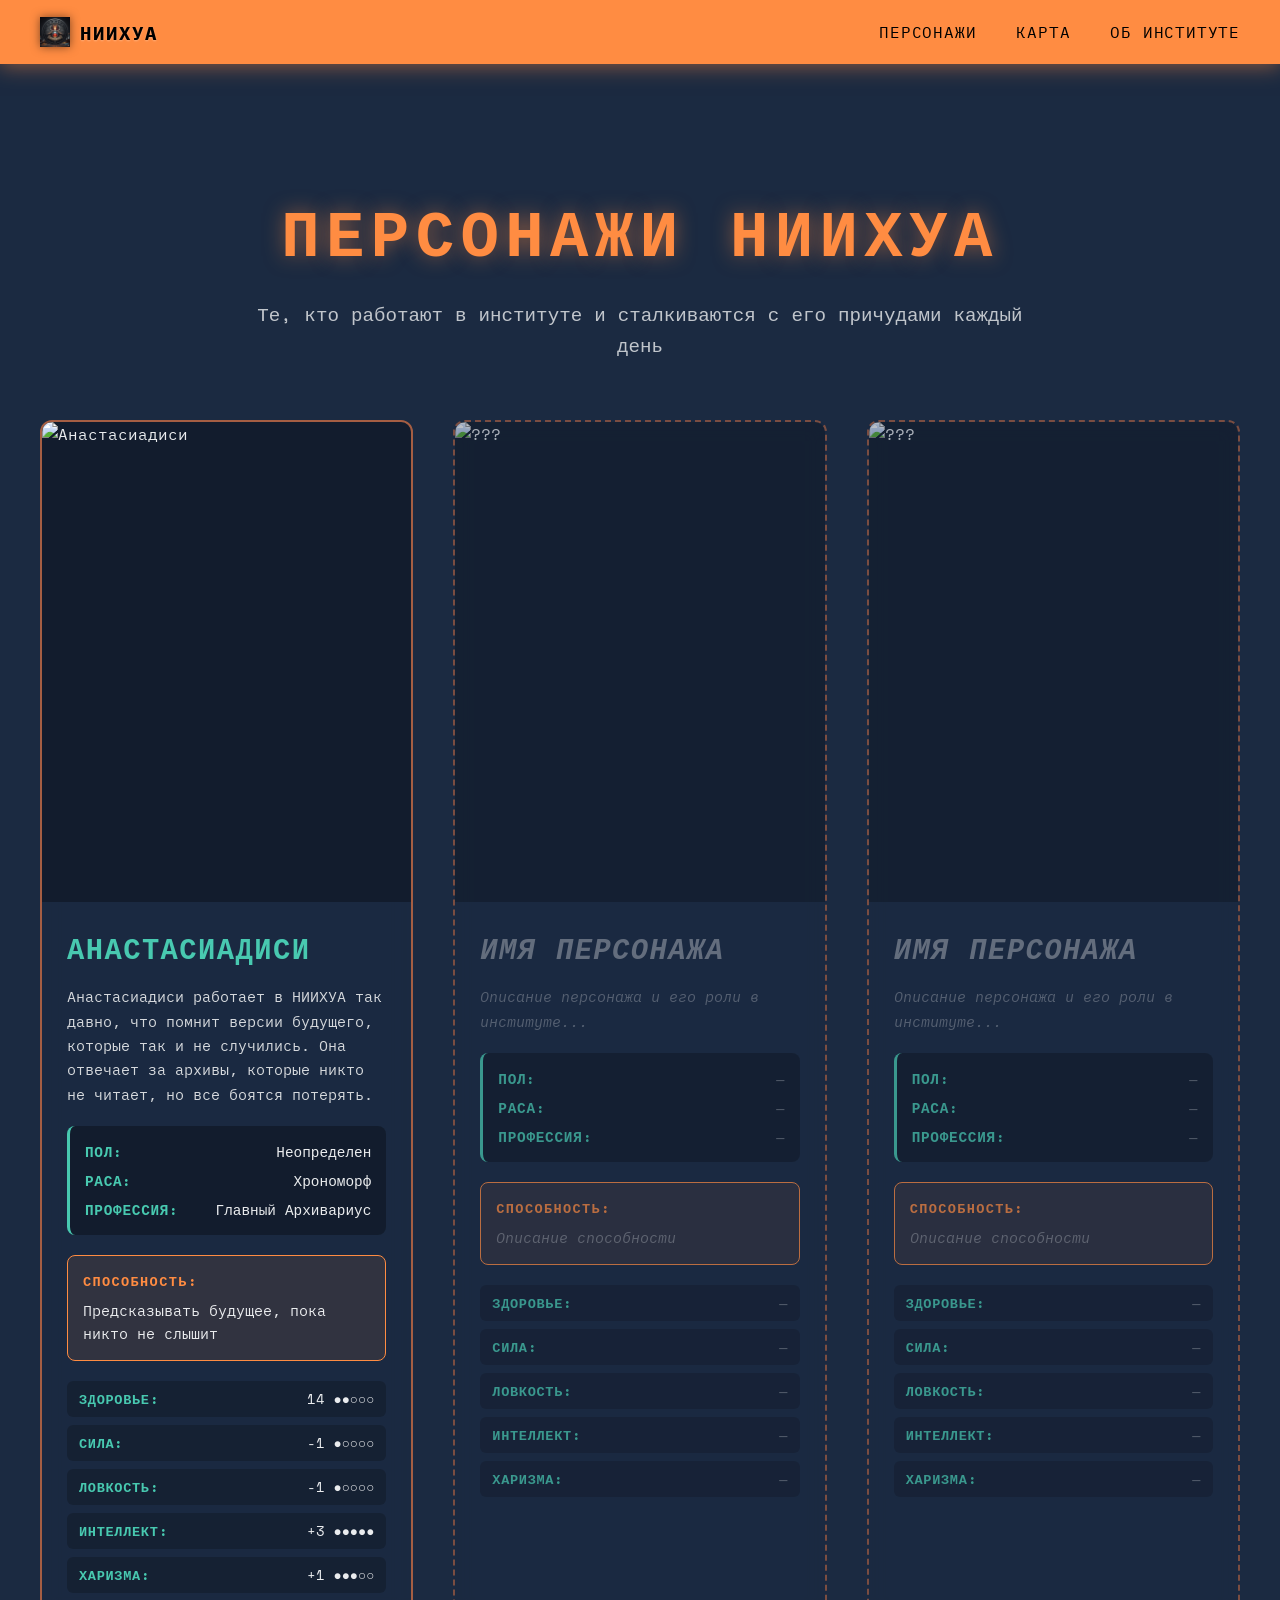
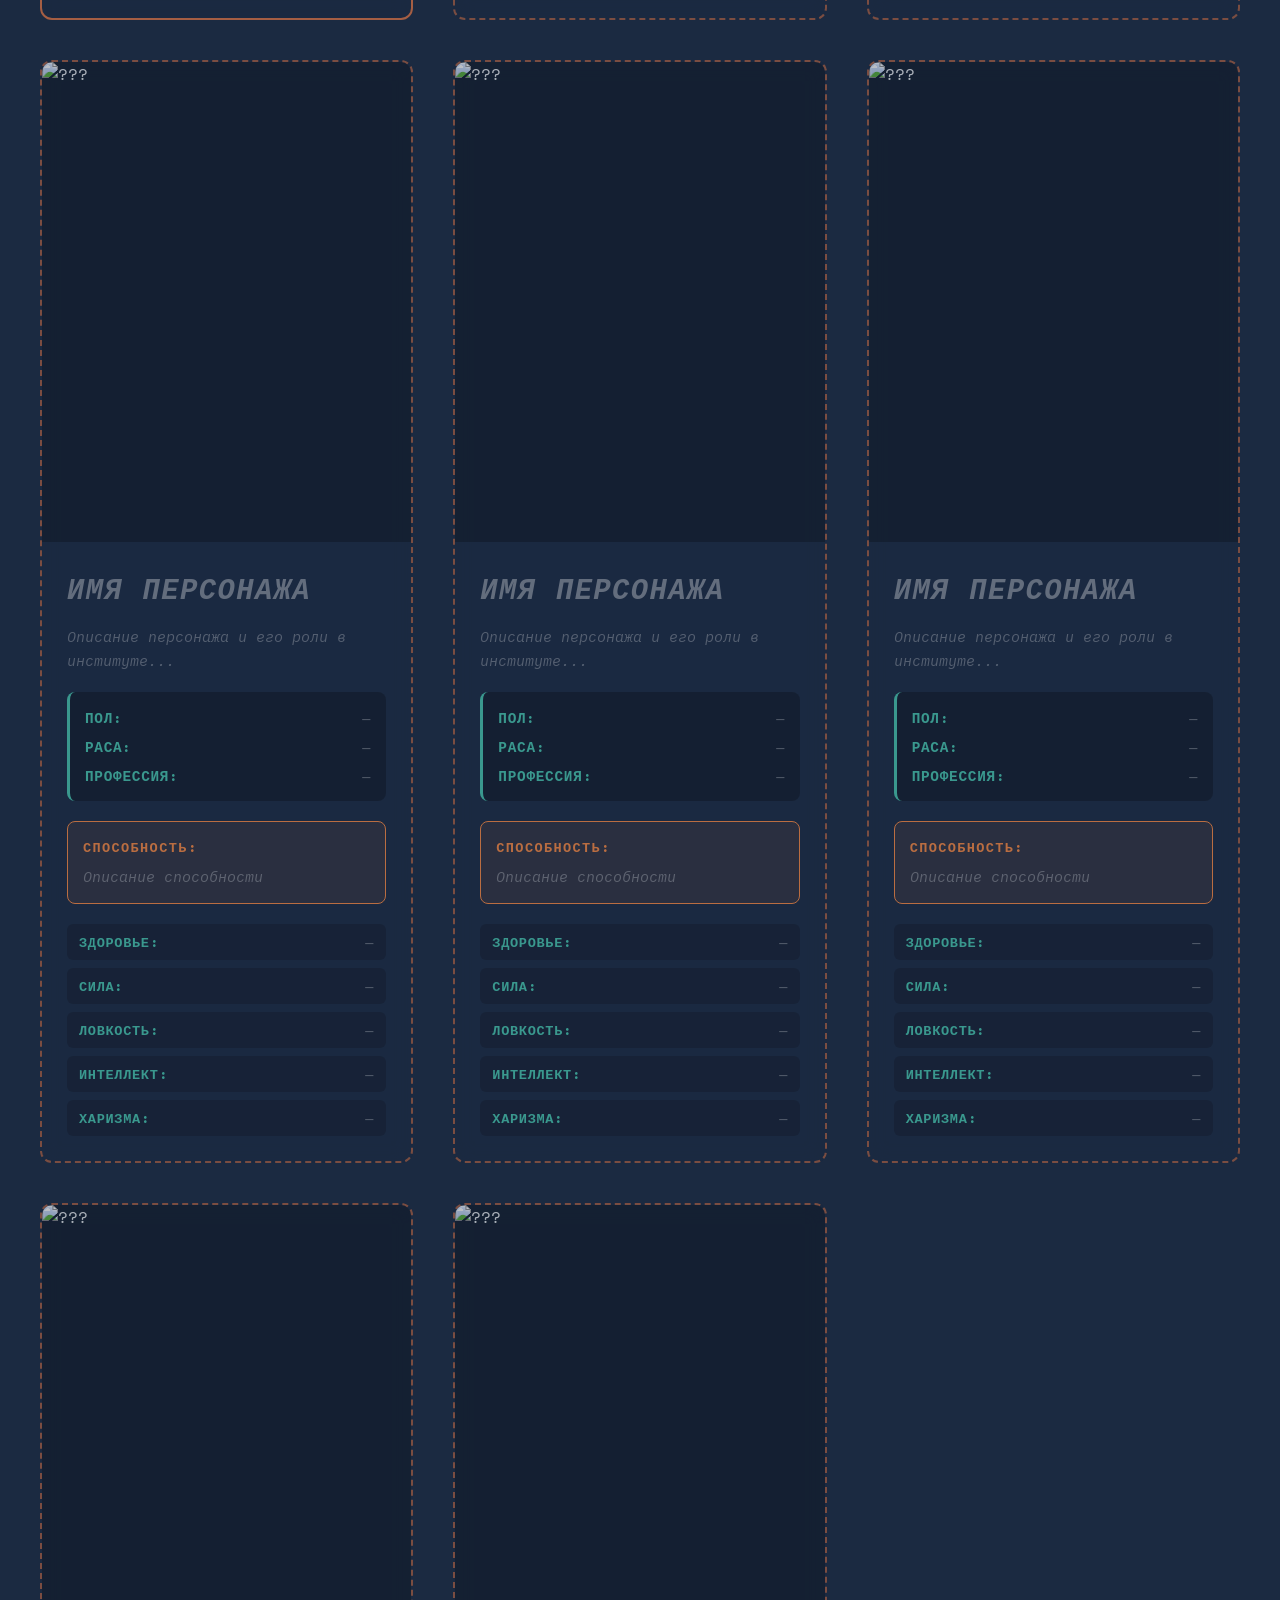
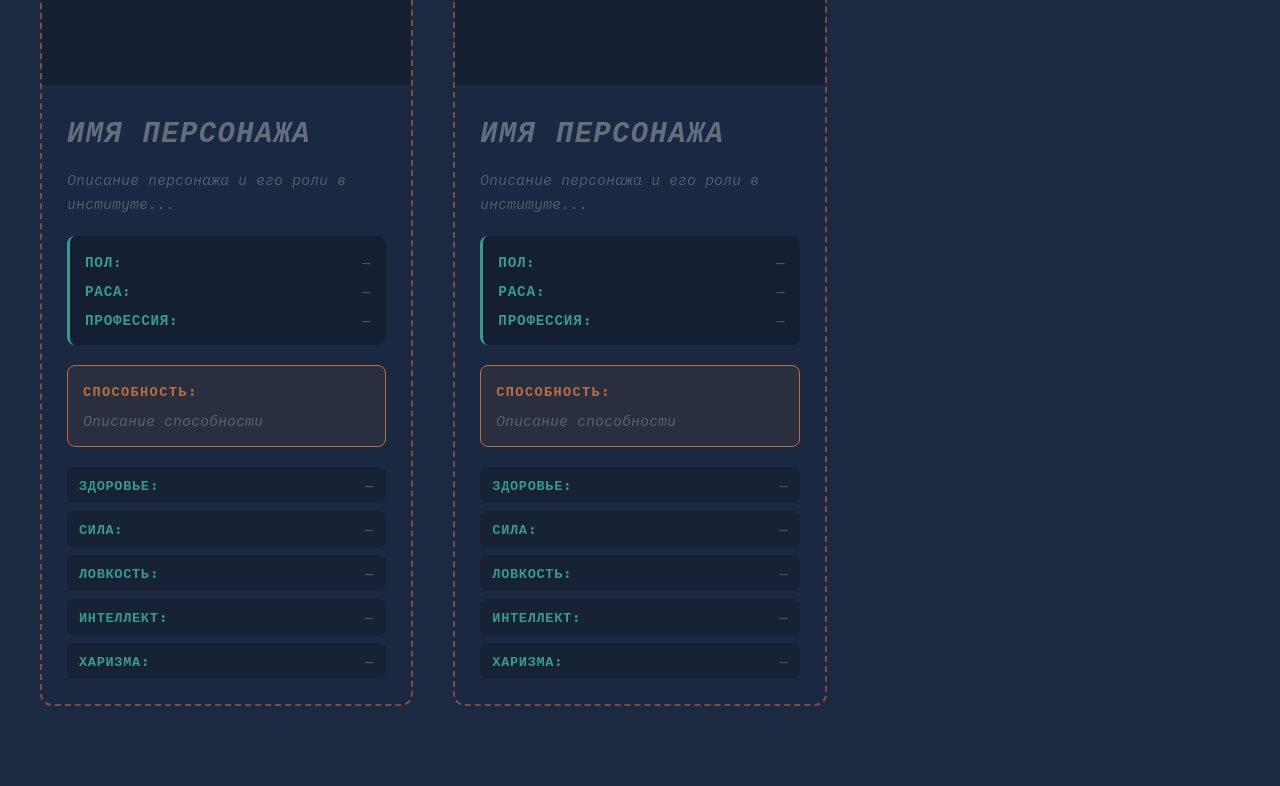
==== characters.html @ 03b87e4f "Add characters page and update race stats with health" ====
<!DOCTYPE html>
<html lang="ru">
<head>
    <meta charset="UTF-8">
    <meta name="viewport" content="width=device-width, initial-scale=1.0">
    <title>Персонажи - НИИХУА</title>
    <link rel="stylesheet" href="style.css">
    <link rel="stylesheet" href="characters.css">
    <link rel="preconnect" href="https://fonts.googleapis.com">
    <link rel="preconnect" href="https://fonts.gstatic.com" crossorigin>
    <link href="https://fonts.googleapis.com/css2?family=Space+Mono:wght@400;700&family=IBM+Plex+Mono:wght@400;700&display=swap" rel="stylesheet">
</head>
<body>
    <!-- Main Menu -->
    <header class="main-menu">
        <div class="menu-container">
            <div class="logo-section">
                <a href="index.html" style="display: flex; align-items: center; gap: 10px; text-decoration: none;">
                    <img src="icon.jpg" alt="НИИХУА" class="logo-icon">
                    <span class="logo-text">НИИХУА</span>
                </a>
            </div>
            <nav class="menu-nav">
                <a href="characters.html" class="menu-link">Персонажи</a>
                <a href="#map" class="menu-link">Карта</a>
                <a href="institute.html" class="menu-link">Об институте</a>
            </nav>
        </div>
    </header>

    <!-- Characters Section -->
    <section class="characters-section">
        <div class="characters-header">
            <h1 class="characters-title">Персонажи НИИХУА</h1>
            <p class="characters-subtitle">Те, кто работают в институте и сталкиваются с его причудами каждый день</p>
        </div>

        <div class="characters-grid">
            <!-- Карточка 1: Анастасиадиси -->
            <div class="character-card">
                <div class="character-image-wrapper">
                    <img src="Characters/anastasiadisi.png" alt="Анастасиадиси" class="character-image">
                </div>
                <div class="character-content">
                    <h2 class="character-name">Анастасиадиси</h2>
                    <p class="character-description">Анастасиадиси работает в НИИХУА так давно, что помнит версии будущего, которые так и не случились. Она отвечает за архивы, которые никто не читает, но все боятся потерять.</p>
                    
                    <div class="character-info">
                        <div class="info-row">
                            <span class="info-label">Пол:</span>
                            <span class="info-value">Неопределен</span>
                        </div>
                        <div class="info-row">
                            <span class="info-label">Раса:</span>
                            <span class="info-value">Хрономорф</span>
                        </div>
                        <div class="info-row">
                            <span class="info-label">Профессия:</span>
                            <span class="info-value">Главный Архивариус</span>
                        </div>
                    </div>

                    <div class="character-ability">
                        <div class="ability-title">Способность:</div>
                        <div class="ability-text">Предсказывать будущее, пока никто не слышит</div>
                    </div>

                    <div class="character-stats">
                        <div class="stat"><span class="stat-label">Здоровье:</span> <span class="stat-value">14 ●●○○○</span></div>
                        <div class="stat"><span class="stat-label">Сила:</span> <span class="stat-value">-1 ●○○○○</span></div>
                        <div class="stat"><span class="stat-label">Ловкость:</span> <span class="stat-value">-1 ●○○○○</span></div>
                        <div class="stat"><span class="stat-label">Интеллект:</span> <span class="stat-value">+3 ●●●●●</span></div>
                        <div class="stat"><span class="stat-label">Харизма:</span> <span class="stat-value">+1 ●●●○○</span></div>
                    </div>
                </div>
            </div>

            <!-- Карточки 2-8: Шаблоны -->
            <div class="character-card character-template">
                <div class="character-image-wrapper">
                    <img src="Characters/question.png" alt="???" class="character-image">
                </div>
                <div class="character-content">
                    <h2 class="character-name placeholder">Имя персонажа</h2>
                    <p class="character-description placeholder">Описание персонажа и его роли в институте...</p>
                    
                    <div class="character-info">
                        <div class="info-row">
                            <span class="info-label">Пол:</span>
                            <span class="info-value placeholder">—</span>
                        </div>
                        <div class="info-row">
                            <span class="info-label">Раса:</span>
                            <span class="info-value placeholder">—</span>
                        </div>
                        <div class="info-row">
                            <span class="info-label">Профессия:</span>
                            <span class="info-value placeholder">—</span>
                        </div>
                    </div>

                    <div class="character-ability">
                        <div class="ability-title">Способность:</div>
                        <div class="ability-text placeholder">Описание способности</div>
                    </div>

                    <div class="character-stats">
                        <div class="stat"><span class="stat-label">Здоровье:</span> <span class="stat-value placeholder">—</span></div>
                        <div class="stat"><span class="stat-label">Сила:</span> <span class="stat-value placeholder">—</span></div>
                        <div class="stat"><span class="stat-label">Ловкость:</span> <span class="stat-value placeholder">—</span></div>
                        <div class="stat"><span class="stat-label">Интеллект:</span> <span class="stat-value placeholder">—</span></div>
                        <div class="stat"><span class="stat-label">Харизма:</span> <span class="stat-value placeholder">—</span></div>
                    </div>
                </div>
            </div>

            <div class="character-card character-template">
                <div class="character-image-wrapper">
                    <img src="Characters/question.png" alt="???" class="character-image">
                </div>
                <div class="character-content">
                    <h2 class="character-name placeholder">Имя персонажа</h2>
                    <p class="character-description placeholder">Описание персонажа и его роли в институте...</p>
                    
                    <div class="character-info">
                        <div class="info-row">
                            <span class="info-label">Пол:</span>
                            <span class="info-value placeholder">—</span>
                        </div>
                        <div class="info-row">
                            <span class="info-label">Раса:</span>
                            <span class="info-value placeholder">—</span>
                        </div>
                        <div class="info-row">
                            <span class="info-label">Профессия:</span>
                            <span class="info-value placeholder">—</span>
                        </div>
                    </div>

                    <div class="character-ability">
                        <div class="ability-title">Способность:</div>
                        <div class="ability-text placeholder">Описание способности</div>
                    </div>

                    <div class="character-stats">
                        <div class="stat"><span class="stat-label">Здоровье:</span> <span class="stat-value placeholder">—</span></div>
                        <div class="stat"><span class="stat-label">Сила:</span> <span class="stat-value placeholder">—</span></div>
                        <div class="stat"><span class="stat-label">Ловкость:</span> <span class="stat-value placeholder">—</span></div>
                        <div class="stat"><span class="stat-label">Интеллект:</span> <span class="stat-value placeholder">—</span></div>
                        <div class="stat"><span class="stat-label">Харизма:</span> <span class="stat-value placeholder">—</span></div>
                    </div>
                </div>
            </div>

            <div class="character-card character-template">
                <div class="character-image-wrapper">
                    <img src="Characters/question.png" alt="???" class="character-image">
                </div>
                <div class="character-content">
                    <h2 class="character-name placeholder">Имя персонажа</h2>
                    <p class="character-description placeholder">Описание персонажа и его роли в институте...</p>
                    
                    <div class="character-info">
                        <div class="info-row">
                            <span class="info-label">Пол:</span>
                            <span class="info-value placeholder">—</span>
                        </div>
                        <div class="info-row">
                            <span class="info-label">Раса:</span>
                            <span class="info-value placeholder">—</span>
                        </div>
                        <div class="info-row">
                            <span class="info-label">Профессия:</span>
                            <span class="info-value placeholder">—</span>
                        </div>
                    </div>

                    <div class="character-ability">
                        <div class="ability-title">Способность:</div>
                        <div class="ability-text placeholder">Описание способности</div>
                    </div>

                    <div class="character-stats">
                        <div class="stat"><span class="stat-label">Здоровье:</span> <span class="stat-value placeholder">—</span></div>
                        <div class="stat"><span class="stat-label">Сила:</span> <span class="stat-value placeholder">—</span></div>
                        <div class="stat"><span class="stat-label">Ловкость:</span> <span class="stat-value placeholder">—</span></div>
                        <div class="stat"><span class="stat-label">Интеллект:</span> <span class="stat-value placeholder">—</span></div>
                        <div class="stat"><span class="stat-label">Харизма:</span> <span class="stat-value placeholder">—</span></div>
                    </div>
                </div>
            </div>

            <div class="character-card character-template">
                <div class="character-image-wrapper">
                    <img src="Characters/question.png" alt="???" class="character-image">
                </div>
                <div class="character-content">
                    <h2 class="character-name placeholder">Имя персонажа</h2>
                    <p class="character-description placeholder">Описание персонажа и его роли в институте...</p>
                    
                    <div class="character-info">
                        <div class="info-row">
                            <span class="info-label">Пол:</span>
                            <span class="info-value placeholder">—</span>
                        </div>
                        <div class="info-row">
                            <span class="info-label">Раса:</span>
                            <span class="info-value placeholder">—</span>
                        </div>
                        <div class="info-row">
                            <span class="info-label">Профессия:</span>
                            <span class="info-value placeholder">—</span>
                        </div>
                    </div>

                    <div class="character-ability">
                        <div class="ability-title">Способность:</div>
                        <div class="ability-text placeholder">Описание способности</div>
                    </div>

                    <div class="character-stats">
                        <div class="stat"><span class="stat-label">Здоровье:</span> <span class="stat-value placeholder">—</span></div>
                        <div class="stat"><span class="stat-label">Сила:</span> <span class="stat-value placeholder">—</span></div>
                        <div class="stat"><span class="stat-label">Ловкость:</span> <span class="stat-value placeholder">—</span></div>
                        <div class="stat"><span class="stat-label">Интеллект:</span> <span class="stat-value placeholder">—</span></div>
                        <div class="stat"><span class="stat-label">Харизма:</span> <span class="stat-value placeholder">—</span></div>
                    </div>
                </div>
            </div>

            <div class="character-card character-template">
                <div class="character-image-wrapper">
                    <img src="Characters/question.png" alt="???" class="character-image">
                </div>
                <div class="character-content">
                    <h2 class="character-name placeholder">Имя персонажа</h2>
                    <p class="character-description placeholder">Описание персонажа и его роли в институте...</p>
                    
                    <div class="character-info">
                        <div class="info-row">
                            <span class="info-label">Пол:</span>
                            <span class="info-value placeholder">—</span>
                        </div>
                        <div class="info-row">
                            <span class="info-label">Раса:</span>
                            <span class="info-value placeholder">—</span>
                        </div>
                        <div class="info-row">
                            <span class="info-label">Профессия:</span>
                            <span class="info-value placeholder">—</span>
                        </div>
                    </div>

                    <div class="character-ability">
                        <div class="ability-title">Способность:</div>
                        <div class="ability-text placeholder">Описание способности</div>
                    </div>

                    <div class="character-stats">
                        <div class="stat"><span class="stat-label">Здоровье:</span> <span class="stat-value placeholder">—</span></div>
                        <div class="stat"><span class="stat-label">Сила:</span> <span class="stat-value placeholder">—</span></div>
                        <div class="stat"><span class="stat-label">Ловкость:</span> <span class="stat-value placeholder">—</span></div>
                        <div class="stat"><span class="stat-label">Интеллект:</span> <span class="stat-value placeholder">—</span></div>
                        <div class="stat"><span class="stat-label">Харизма:</span> <span class="stat-value placeholder">—</span></div>
                    </div>
                </div>
            </div>

            <div class="character-card character-template">
                <div class="character-image-wrapper">
                    <img src="Characters/question.png" alt="???" class="character-image">
                </div>
                <div class="character-content">
                    <h2 class="character-name placeholder">Имя персонажа</h2>
                    <p class="character-description placeholder">Описание персонажа и его роли в институте...</p>
                    
                    <div class="character-info">
                        <div class="info-row">
                            <span class="info-label">Пол:</span>
                            <span class="info-value placeholder">—</span>
                        </div>
                        <div class="info-row">
                            <span class="info-label">Раса:</span>
                            <span class="info-value placeholder">—</span>
                        </div>
                        <div class="info-row">
                            <span class="info-label">Профессия:</span>
                            <span class="info-value placeholder">—</span>
                        </div>
                    </div>

                    <div class="character-ability">
                        <div class="ability-title">Способность:</div>
                        <div class="ability-text placeholder">Описание способности</div>
                    </div>

                    <div class="character-stats">
                        <div class="stat"><span class="stat-label">Здоровье:</span> <span class="stat-value placeholder">—</span></div>
                        <div class="stat"><span class="stat-label">Сила:</span> <span class="stat-value placeholder">—</span></div>
                        <div class="stat"><span class="stat-label">Ловкость:</span> <span class="stat-value placeholder">—</span></div>
                        <div class="stat"><span class="stat-label">Интеллект:</span> <span class="stat-value placeholder">—</span></div>
                        <div class="stat"><span class="stat-label">Харизма:</span> <span class="stat-value placeholder">—</span></div>
                    </div>
                </div>
            </div>

            <div class="character-card character-template">
                <div class="character-image-wrapper">
                    <img src="Characters/question.png" alt="???" class="character-image">
                </div>
                <div class="character-content">
                    <h2 class="character-name placeholder">Имя персонажа</h2>
                    <p class="character-description placeholder">Описание персонажа и его роли в институте...</p>
                    
                    <div class="character-info">
                        <div class="info-row">
                            <span class="info-label">Пол:</span>
                            <span class="info-value placeholder">—</span>
                        </div>
                        <div class="info-row">
                            <span class="info-label">Раса:</span>
                            <span class="info-value placeholder">—</span>
                        </div>
                        <div class="info-row">
                            <span class="info-label">Профессия:</span>
                            <span class="info-value placeholder">—</span>
                        </div>
                    </div>

                    <div class="character-ability">
                        <div class="ability-title">Способность:</div>
                        <div class="ability-text placeholder">Описание способности</div>
                    </div>

                    <div class="character-stats">
                        <div class="stat"><span class="stat-label">Здоровье:</span> <span class="stat-value placeholder">—</span></div>
                        <div class="stat"><span class="stat-label">Сила:</span> <span class="stat-value placeholder">—</span></div>
                        <div class="stat"><span class="stat-label">Ловкость:</span> <span class="stat-value placeholder">—</span></div>
                        <div class="stat"><span class="stat-label">Интеллект:</span> <span class="stat-value placeholder">—</span></div>
                        <div class="stat"><span class="stat-label">Харизма:</span> <span class="stat-value placeholder">—</span></div>
                    </div>
                </div>
            </div>
        </div>
    </section>
</body>
</html>
---- style.css ----
* {
    margin: 0;
    padding: 0;
    box-sizing: border-box;
}

/* Цветовая палитра НИИХУА */
:root {
    --neon-orange: #FF8C42;      /* Неон «НИИХУА» */
    --deep-midnight: #1B2A41;    /* Ночное небо */
    --dark-granite: #323232;      /* Стены здания */
    --aurora-teal: #48C9B0;       /* Северное сияние */
    --cold-white: #EAECEE;        /* Снег и памятник */
    --aged-copper: #A55E43;       /* Медные трубы */
}

body {
    font-family: 'Space Mono', 'IBM Plex Mono', 'Courier New', monospace;
    background-color: var(--deep-midnight);
    color: var(--cold-white);
    overflow-x: hidden;
}

/* Меню */
.main-menu {
    background-color: var(--neon-orange);
    box-shadow: 0 2px 20px rgba(255, 140, 66, 0.5);
    position: sticky;
    top: 0;
    z-index: 1000;
}

.menu-container {
    max-width: 1400px;
    margin: 0 auto;
    padding: 15px 40px;
    display: flex;
    justify-content: space-between;
    align-items: center;
}

.logo-section {
    display: flex;
    align-items: center;
    gap: 10px;
}

.logo-icon {
    width: 30px;
    height: 30px;
    object-fit: contain;
    filter: drop-shadow(0 0 5px rgba(0, 0, 0, 0.5));
}

.logo-text {
    font-family: 'Space Mono', 'IBM Plex Mono', 'Courier New', monospace;
    font-size: 1.2rem;
    font-weight: 700;
    letter-spacing: 0.1em;
    color: #000000;
    text-shadow: 0 1px 2px rgba(255, 255, 255, 0.3);
}

.menu-nav {
    display: flex;
    gap: 40px;
    align-items: center;
}

.menu-link {
    font-family: 'Space Mono', 'IBM Plex Mono', 'Courier New', monospace;
    font-size: 1rem;
    font-weight: 400;
    color: #000000;
    text-decoration: none;
    letter-spacing: 0.05em;
    text-transform: uppercase;
    transition: all 0.3s ease;
    position: relative;
    padding: 5px 0;
}

.menu-link::after {
    content: '';
    position: absolute;
    bottom: 0;
    left: 0;
    width: 0;
    height: 2px;
    background-color: #000000;
    transition: width 0.3s ease;
}

.menu-link:hover {
    text-shadow: 0 0 10px rgba(0, 0, 0, 0.3);
}

.menu-link:hover::after {
    width: 100%;
}

.screen {
    min-height: 100vh;
    display: flex;
    align-items: center;
    justify-content: center;
    padding: 60px 40px;
    background-color: var(--deep-midnight);
    position: relative;
}

.dossier-container {
    max-width: 1400px;
    width: 100%;
    display: grid;
    grid-template-columns: 1fr 1.2fr;
    gap: 60px;
    align-items: center;
}

/* Фотография слева */
.photo-container {
    display: flex;
    justify-content: center;
    align-items: center;
}

.photo-wrapper {
    position: relative;
    padding: 20px;
    background-color: var(--dark-granite);
    border: 2px solid var(--aged-copper);
    box-shadow: 
        0 8px 16px rgba(0, 0, 0, 0.5),
        inset 0 0 0 1px rgba(255, 255, 255, 0.05);
    transform: rotate(-1deg);
    transition: transform 0.3s ease;
}

.photo-wrapper::before {
    content: '';
    position: absolute;
    top: 10px;
    left: 10px;
    right: 10px;
    bottom: 10px;
    border: 1px solid rgba(255, 255, 255, 0.1);
    pointer-events: none;
}

.building-photo {
    width: 100%;
    height: auto;
    display: block;
    max-width: 500px;
    transition: transform 0.3s ease;
    filter: grayscale(20%) contrast(1.1);
}

.photo-wrapper:hover {
    transform: rotate(0deg) scale(1.02);
}

.photo-wrapper:hover .building-photo {
    transform: scale(1.05);
}

/* Текст справа */
.text-container {
    display: flex;
    flex-direction: column;
    gap: 30px;
    padding-left: 20px;
}

.title-wrapper {
    position: relative;
    margin-bottom: 30px;
}

.title-back {
    font-family: 'Space Mono', 'IBM Plex Mono', 'Courier New', monospace;
    font-size: clamp(4rem, 12vw, 8rem);
    font-weight: 900;
    letter-spacing: 0.1em;
    text-transform: uppercase;
    color: var(--aurora-teal);
    opacity: 0.3;
    position: absolute;
    top: -70px;
    left: 0;
    z-index: 1;
    line-height: 0.9;
    white-space: nowrap;
    -webkit-text-stroke: 2px var(--aurora-teal);
    text-stroke: 2px var(--aurora-teal);
    paint-order: stroke fill;
    -webkit-font-smoothing: antialiased;
    filter: blur(0.5px);
}

.title {
    font-family: 'Space Mono', 'IBM Plex Mono', 'Courier New', monospace;
    font-size: clamp(1.5rem, 4vw, 2.5rem);
    font-weight: 700;
    line-height: 1.4;
    letter-spacing: 0.05em;
    text-transform: uppercase;
    color: var(--cold-white);
    text-shadow: 0 0 10px rgba(234, 236, 238, 0.3);
    position: relative;
    z-index: 2;
    margin-top: 0;
    padding-top: 10px;
}

.subtitle {
    font-family: 'Space Mono', 'IBM Plex Mono', 'Courier New', monospace;
    font-size: clamp(1rem, 2.5vw, 1.5rem);
    font-weight: 400;
    line-height: 1.6;
    letter-spacing: 0.03em;
    color: var(--cold-white);
    opacity: 0.9;
    font-style: italic;
}

.subtitle del {
    text-decoration: line-through;
    text-decoration-color: #999999;
    opacity: 0.7;
}

/* Стрелочка вниз */
.scroll-indicator {
    position: absolute;
    bottom: 40px;
    left: 50%;
    transform: translateX(-50%);
    z-index: 10;
    cursor: pointer;
    transition: transform 0.3s ease;
}

.scroll-indicator:hover {
    transform: translateX(-50%) translateY(5px);
}

.arrow-down {
    width: 30px;
    height: 30px;
    border-right: 3px solid var(--neon-orange);
    border-bottom: 3px solid var(--neon-orange);
    transform: rotate(45deg);
    animation: bounce 2s infinite;
    box-shadow: 0 0 10px rgba(255, 140, 66, 0.5);
}

@keyframes bounce {
    0%, 20%, 50%, 80%, 100% {
        transform: translateY(0) rotate(45deg);
    }
    40% {
        transform: translateY(-10px) rotate(45deg);
    }
    60% {
        transform: translateY(-5px) rotate(45deg);
    }
}

/* Второй экран */
.screen-2 {
    background-color: #0d0d0d;
    min-height: 100vh;
    display: flex;
    align-items: center;
    justify-content: center;
    padding: 60px 40px;
}

.screen-2-content {
    max-width: 900px;
    text-align: center;
    display: flex;
    flex-direction: column;
    gap: 30px;
}

.screen-2-title {
    font-family: 'Space Mono', 'IBM Plex Mono', 'Courier New', monospace;
    font-size: clamp(2.5rem, 6vw, 4rem);
    font-weight: 700;
    letter-spacing: 0.05em;
    text-transform: uppercase;
    color: var(--neon-orange);
    text-shadow: 0 0 20px rgba(255, 140, 66, 0.6);
}

.screen-2-text {
    font-family: 'Space Mono', 'IBM Plex Mono', 'Courier New', monospace;
    font-size: clamp(1.2rem, 3vw, 1.8rem);
    font-weight: 400;
    line-height: 1.8;
    letter-spacing: 0.02em;
    color: var(--cold-white);
    opacity: 0;
}

.screen-2-text.typewriter {
    opacity: 1;
}

.screen-2-text strong {
    font-weight: 700;
    color: var(--neon-orange);
}

.screen-2-text::after {
    content: '|';
    animation: blink 1s infinite;
    margin-left: 2px;
}

.screen-2-text.complete::after {
    display: none;
}

@keyframes blink {
    0%, 50% { opacity: 1; }
    51%, 100% { opacity: 0; }
}

/* Новогодняя гирлянда */
.garland {
    position: absolute;
    top: 0;
    left: 0;
    right: 0;
    width: 100%;
    height: 60px;
    overflow: hidden;
}

.garland-wire {
    position: absolute;
    top: 25px;
    left: -5%;
    width: 110%;
    height: 4px;
    background: linear-gradient(90deg, 
        transparent 0%, 
        var(--dark-granite) 5%, 
        var(--dark-granite) 95%, 
        transparent 100%);
    border-radius: 2px;
    transform: rotate(1deg);
}

.lights {
    position: absolute;
    top: 20px;
    left: 0;
    width: 100%;
    display: flex;
    justify-content: space-around;
    padding: 0 20px;
}

.light {
    width: 12px;
    height: 18px;
    border-radius: 50% 50% 50% 50% / 60% 60% 40% 40%;
    position: relative;
    transform: translateY(8px);
    box-shadow: 0 0 10px currentColor, 0 0 20px currentColor;
}

.light::before {
    content: '';
    position: absolute;
    top: -6px;
    left: 50%;
    transform: translateX(-50%);
    width: 6px;
    height: 8px;
    background: var(--dark-granite);
    border-radius: 2px 2px 0 0;
}

.light-1 {
    background: #ff4444;
    color: #ff4444;
    animation: glow1 1.5s ease-in-out infinite;
}

.light-2 {
    background: #44ff44;
    color: #44ff44;
    animation: glow2 1.5s ease-in-out infinite 0.3s;
}

.light-3 {
    background: #4444ff;
    color: #4444ff;
    animation: glow3 1.5s ease-in-out infinite 0.6s;
}

.light-4 {
    background: var(--neon-orange);
    color: var(--neon-orange);
    animation: glow4 1.5s ease-in-out infinite 0.9s;
}

.light-5 {
    background: var(--aurora-teal);
    color: var(--aurora-teal);
    animation: glow5 1.5s ease-in-out infinite 1.2s;
}

@keyframes glow1 {
    0%, 100% { opacity: 0.4; box-shadow: 0 0 5px currentColor; }
    50% { opacity: 1; box-shadow: 0 0 15px currentColor, 0 0 30px currentColor; }
}

@keyframes glow2 {
    0%, 100% { opacity: 0.4; box-shadow: 0 0 5px currentColor; }
    50% { opacity: 1; box-shadow: 0 0 15px currentColor, 0 0 30px currentColor; }
}

@keyframes glow3 {
    0%, 100% { opacity: 0.4; box-shadow: 0 0 5px currentColor; }
    50% { opacity: 1; box-shadow: 0 0 15px currentColor, 0 0 30px currentColor; }
}

@keyframes glow4 {
    0%, 100% { opacity: 0.4; box-shadow: 0 0 5px currentColor; }
    50% { opacity: 1; box-shadow: 0 0 15px currentColor, 0 0 30px currentColor; }
}

@keyframes glow5 {
    0%, 100% { opacity: 0.4; box-shadow: 0 0 5px currentColor; }
    50% { opacity: 1; box-shadow: 0 0 15px currentColor, 0 0 30px currentColor; }
}

/* Адаптивность для планшетов */
@media (max-width: 1024px) {
    .menu-container {
        padding: 15px 30px;
    }
    
    .menu-nav {
        gap: 30px;
    }
    
    .dossier-container {
        grid-template-columns: 1fr;
        gap: 40px;
        max-width: 800px;
    }
    
    .photo-container {
        order: 1;
    }
    
    .text-container {
        order: 2;
        padding-left: 0;
        text-align: center;
    }
    
    .building-photo {
        max-width: 100%;
    }
}

/* Адаптивность для мобильных */
@media (max-width: 768px) {
    .menu-container {
        padding: 12px 20px;
        flex-wrap: wrap;
        gap: 15px;
    }
    
    .logo-text {
        font-size: 1rem;
    }
    
    .logo-icon {
        width: 25px;
        height: 25px;
    }
    
    .menu-nav {
        gap: 20px;
        width: 100%;
        justify-content: flex-start;
    }
    
    .menu-link {
        font-size: 0.9rem;
    }
    
    .screen {
        padding: 40px 20px;
    }
    
    .dossier-container {
        gap: 30px;
    }
    
    .photo-wrapper {
        padding: 15px;
    }
    
    .text-container {
        gap: 20px;
    }
    
    .title-wrapper {
        margin-bottom: 20px;
    }
    
    .title-back {
        font-size: clamp(3rem, 10vw, 6rem);
        top: -50px;
        -webkit-text-stroke: 1.5px var(--aurora-teal);
        text-stroke: 1.5px var(--aurora-teal);
    }
    
    .title {
        line-height: 1.3;
        padding-top: 8px;
    }
    
    .scroll-indicator {
        bottom: 30px;
    }
    
    .arrow-down {
        width: 25px;
        height: 25px;
    }
    
    .screen-2 {
        padding: 40px 20px;
    }
    
    .screen-2-content {
        gap: 25px;
    }
    
    .garland {
        height: 50px;
    }
    
    .garland-wire {
        top: 20px;
    }
    
    .lights {
        top: 15px;
    }
    
    .light {
        width: 10px;
        height: 15px;
    }
}

@media (max-width: 480px) {
    .menu-container {
        padding: 10px 15px;
    }
    
    .logo-text {
        font-size: 0.9rem;
    }
    
    .menu-nav {
        gap: 15px;
    }
    
    .menu-link {
        font-size: 0.85rem;
    }
    
    .screen {
        padding: 30px 15px;
    }
    
    .photo-wrapper {
        padding: 10px;
    }
    
    .scroll-indicator {
        bottom: 20px;
    }
    
    .arrow-down {
        width: 20px;
        height: 20px;
        border-width: 2px;
    }
    
    .screen-2 {
        padding: 30px 15px;
    }
    
    .screen-2-content {
        gap: 20px;
    }
    
    .garland {
        height: 40px;
    }
    
    .garland-wire {
        top: 15px;
        height: 3px;
    }
    
    .lights {
        top: 10px;
        padding: 0 10px;
    }
    
    .light {
        width: 8px;
        height: 12px;
    }
    
    .light::before {
        width: 4px;
        height: 6px;
        top: -5px;
    }
}
---- characters.css ----
/* Characters Page Styles */

.characters-section {
    min-height: 100vh;
    padding: 120px 40px 80px;
    background-color: var(--deep-midnight);
}

.characters-header {
    max-width: 1400px;
    margin: 0 auto 60px;
    text-align: center;
}

.characters-title {
    font-family: 'Space Mono', monospace;
    font-size: clamp(2.5rem, 5vw, 4rem);
    font-weight: 700;
    color: var(--neon-orange);
    text-transform: uppercase;
    letter-spacing: 0.1em;
    margin-bottom: 20px;
    text-shadow: 0 0 20px rgba(255, 140, 66, 0.5);
}

.characters-subtitle {
    font-family: 'Space Mono', monospace;
    font-size: clamp(1rem, 2vw, 1.2rem);
    color: var(--cold-white);
    opacity: 0.8;
    max-width: 800px;
    margin: 0 auto;
    line-height: 1.6;
}

.characters-grid {
    max-width: 1400px;
    margin: 0 auto;
    display: grid;
    grid-template-columns: repeat(auto-fit, minmax(320px, 1fr));
    gap: 40px;
}

.character-card {
    background-color: rgba(27, 42, 65, 0.6);
    border: 2px solid var(--aged-copper);
    border-radius: 12px;
    overflow: hidden;
    transition: transform 0.3s ease, box-shadow 0.3s ease, border-color 0.3s ease;
    backdrop-filter: blur(10px);
}

.character-card:hover {
    transform: translateY(-5px);
    box-shadow: 0 10px 30px rgba(255, 140, 66, 0.3);
    border-color: var(--neon-orange);
}

.character-template {
    opacity: 0.7;
    border-style: dashed;
}

.character-template:hover {
    opacity: 0.85;
}

.character-image-wrapper {
    width: 100%;
    height: 480px;
    overflow: hidden;
    background-color: rgba(0, 0, 0, 0.3);
    position: relative;
}

.character-image {
    width: 100%;
    height: 100%;
    object-fit: cover;
    transition: transform 0.3s ease;
}

.character-card:hover .character-image {
    transform: scale(1.05);
}

.character-content {
    padding: 25px;
}

.character-name {
    font-family: 'Space Mono', monospace;
    font-size: 1.8rem;
    font-weight: 700;
    color: var(--aurora-teal);
    margin-bottom: 15px;
    text-transform: uppercase;
    letter-spacing: 0.05em;
}

.character-name.placeholder {
    color: var(--cold-white);
    opacity: 0.5;
    font-style: italic;
}

.character-description {
    font-family: 'IBM Plex Mono', monospace;
    font-size: 0.95rem;
    line-height: 1.6;
    color: var(--cold-white);
    margin-bottom: 20px;
    opacity: 0.9;
}

.character-description.placeholder {
    opacity: 0.4;
    font-style: italic;
}

.character-info {
    margin-bottom: 20px;
    padding: 15px;
    background-color: rgba(0, 0, 0, 0.3);
    border-radius: 8px;
    border-left: 3px solid var(--aurora-teal);
}

.info-row {
    display: flex;
    justify-content: space-between;
    margin-bottom: 8px;
    font-family: 'Space Mono', monospace;
    font-size: 0.9rem;
}

.info-row:last-child {
    margin-bottom: 0;
}

.info-label {
    color: var(--aurora-teal);
    font-weight: 700;
    text-transform: uppercase;
    letter-spacing: 0.05em;
}

.info-value {
    color: var(--cold-white);
    text-align: right;
}

.info-value.placeholder {
    opacity: 0.4;
    font-style: italic;
}

.character-ability {
    margin-bottom: 20px;
    padding: 15px;
    background-color: rgba(255, 140, 66, 0.1);
    border-radius: 8px;
    border: 1px solid var(--neon-orange);
}

.ability-title {
    font-family: 'Space Mono', monospace;
    font-size: 0.85rem;
    font-weight: 700;
    color: var(--neon-orange);
    text-transform: uppercase;
    letter-spacing: 0.1em;
    margin-bottom: 8px;
}

.ability-text {
    font-family: 'IBM Plex Mono', monospace;
    font-size: 0.95rem;
    color: var(--cold-white);
    line-height: 1.5;
}

.ability-text.placeholder {
    opacity: 0.4;
    font-style: italic;
}

.character-stats {
    display: flex;
    flex-direction: column;
    gap: 8px;
}

.character-stats .stat {
    display: flex;
    justify-content: space-between;
    align-items: center;
    font-family: 'Space Mono', monospace;
    font-size: 0.85rem;
    padding: 8px 12px;
    background-color: rgba(0, 0, 0, 0.2);
    border-radius: 6px;
    transition: background-color 0.2s ease;
}

.character-stats .stat:hover {
    background-color: rgba(0, 0, 0, 0.35);
}

.character-stats .stat-label {
    color: var(--aurora-teal);
    font-weight: 700;
    text-transform: uppercase;
    letter-spacing: 0.05em;
}

.character-stats .stat-value {
    color: var(--cold-white);
    font-weight: 400;
}

.character-stats .stat-value.placeholder {
    opacity: 0.4;
    font-style: italic;
}

/* Responsive Design */
@media (max-width: 768px) {
    .characters-section {
        padding: 100px 20px 60px;
    }

    .characters-header {
        margin-bottom: 40px;
    }

    .characters-grid {
        grid-template-columns: 1fr;
        gap: 30px;
    }

    .character-image-wrapper {
        height: 420px;
    }

    .character-content {
        padding: 20px;
    }

    .character-name {
        font-size: 1.5rem;
    }
}

@media (max-width: 480px) {
    .characters-title {
        font-size: 2rem;
    }

    .character-image-wrapper {
        height: 360px;
    }

    .character-name {
        font-size: 1.3rem;
    }
}
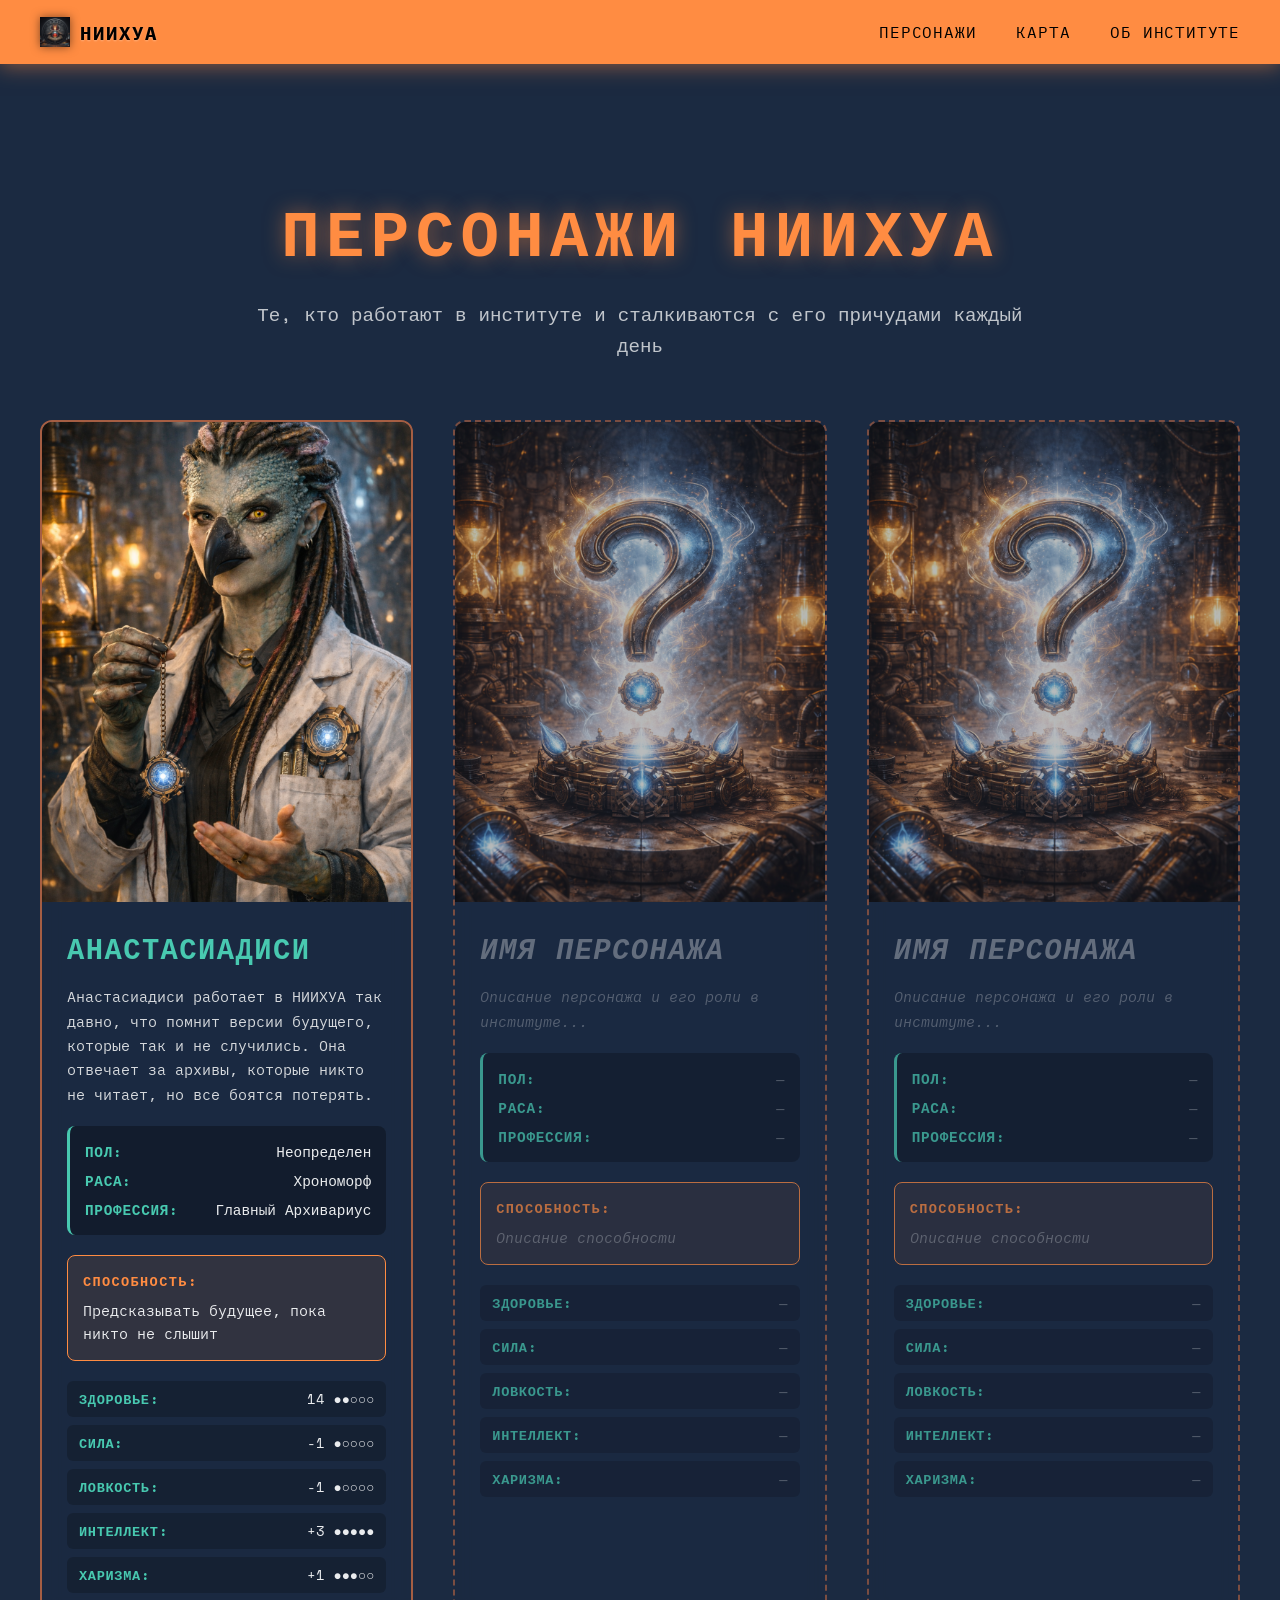
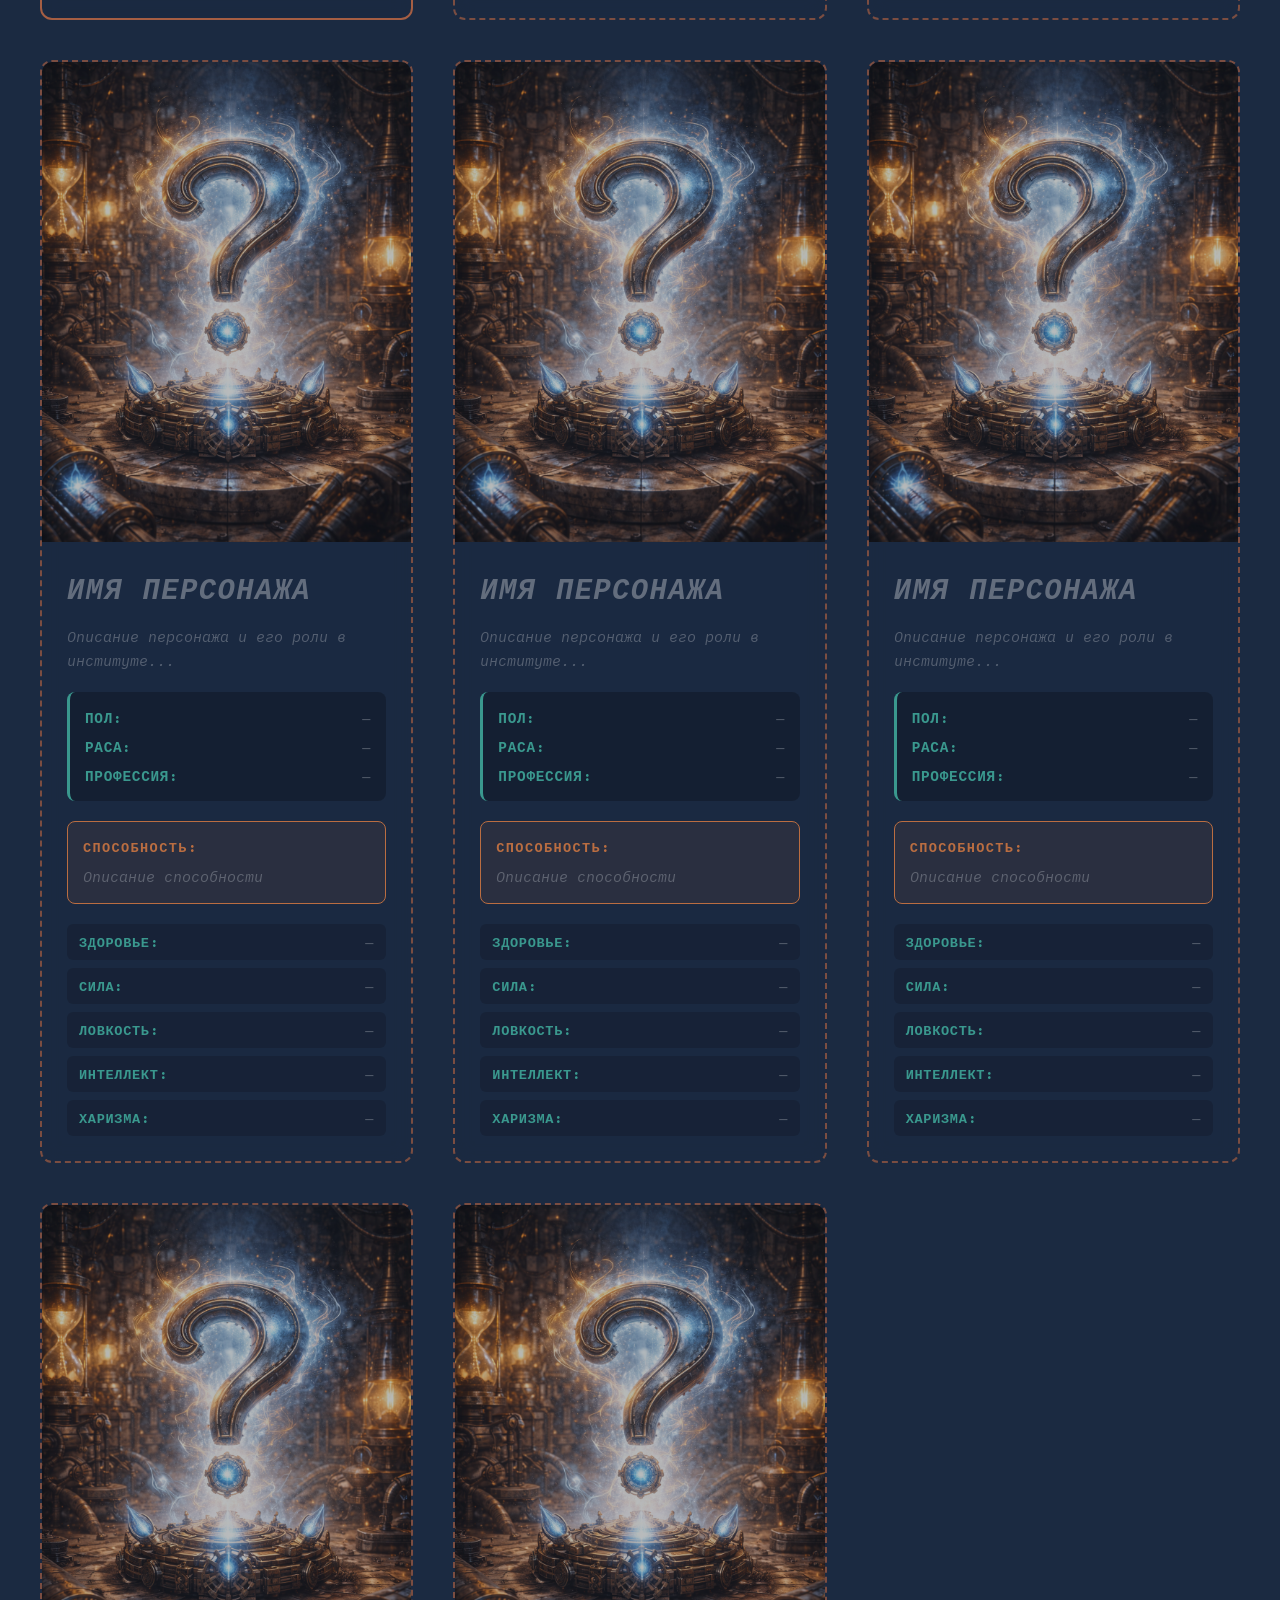
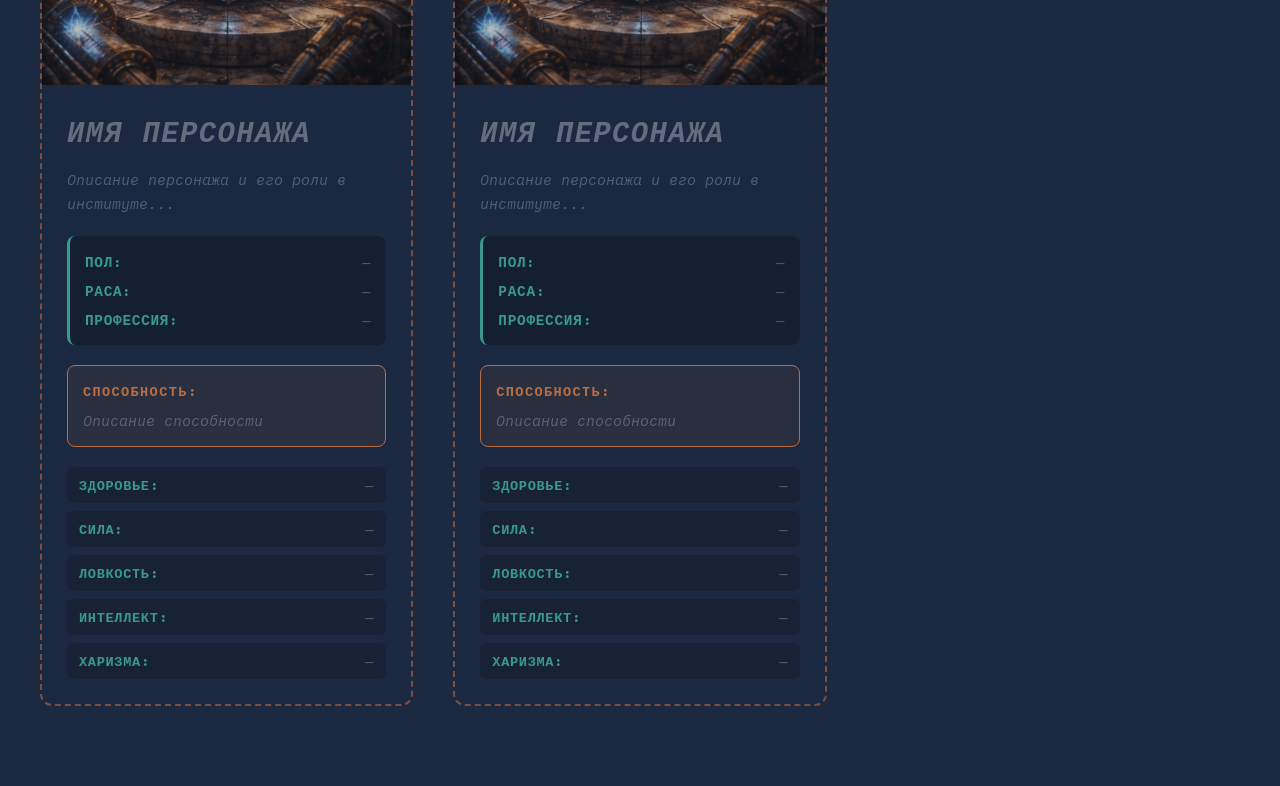
==== commit 154cf201: "Fix character images path case sensitivity for Vercel" ====
--- a/characters.html
+++ b/characters.html
@@ -39,7 +39,7 @@
             <!-- Карточка 1: Анастасиадиси -->
             <div class="character-card">
                 <div class="character-image-wrapper">
-                    <img src="Characters/anastasiadisi.png" alt="Анастасиадиси" class="character-image">
+                    <img src="characters/anastasiadisi.png" alt="Анастасиадиси" class="character-image">
                 </div>
                 <div class="character-content">
                     <h2 class="character-name">Анастасиадиси</h2>
@@ -78,235 +78,235 @@
             <!-- Карточки 2-8: Шаблоны -->
             <div class="character-card character-template">
                 <div class="character-image-wrapper">
-                    <img src="Characters/question.png" alt="???" class="character-image">
-                </div>
-                <div class="character-content">
-                    <h2 class="character-name placeholder">Имя персонажа</h2>
-                    <p class="character-description placeholder">Описание персонажа и его роли в институте...</p>
-                    
-                    <div class="character-info">
-                        <div class="info-row">
-                            <span class="info-label">Пол:</span>
-                            <span class="info-value placeholder">—</span>
-                        </div>
-                        <div class="info-row">
-                            <span class="info-label">Раса:</span>
-                            <span class="info-value placeholder">—</span>
-                        </div>
-                        <div class="info-row">
-                            <span class="info-label">Профессия:</span>
-                            <span class="info-value placeholder">—</span>
-                        </div>
-                    </div>
-
-                    <div class="character-ability">
-                        <div class="ability-title">Способность:</div>
-                        <div class="ability-text placeholder">Описание способности</div>
-                    </div>
-
-                    <div class="character-stats">
-                        <div class="stat"><span class="stat-label">Здоровье:</span> <span class="stat-value placeholder">—</span></div>
-                        <div class="stat"><span class="stat-label">Сила:</span> <span class="stat-value placeholder">—</span></div>
-                        <div class="stat"><span class="stat-label">Ловкость:</span> <span class="stat-value placeholder">—</span></div>
-                        <div class="stat"><span class="stat-label">Интеллект:</span> <span class="stat-value placeholder">—</span></div>
-                        <div class="stat"><span class="stat-label">Харизма:</span> <span class="stat-value placeholder">—</span></div>
-                    </div>
-                </div>
-            </div>
-
-            <div class="character-card character-template">
-                <div class="character-image-wrapper">
-                    <img src="Characters/question.png" alt="???" class="character-image">
-                </div>
-                <div class="character-content">
-                    <h2 class="character-name placeholder">Имя персонажа</h2>
-                    <p class="character-description placeholder">Описание персонажа и его роли в институте...</p>
-                    
-                    <div class="character-info">
-                        <div class="info-row">
-                            <span class="info-label">Пол:</span>
-                            <span class="info-value placeholder">—</span>
-                        </div>
-                        <div class="info-row">
-                            <span class="info-label">Раса:</span>
-                            <span class="info-value placeholder">—</span>
-                        </div>
-                        <div class="info-row">
-                            <span class="info-label">Профессия:</span>
-                            <span class="info-value placeholder">—</span>
-                        </div>
-                    </div>
-
-                    <div class="character-ability">
-                        <div class="ability-title">Способность:</div>
-                        <div class="ability-text placeholder">Описание способности</div>
-                    </div>
-
-                    <div class="character-stats">
-                        <div class="stat"><span class="stat-label">Здоровье:</span> <span class="stat-value placeholder">—</span></div>
-                        <div class="stat"><span class="stat-label">Сила:</span> <span class="stat-value placeholder">—</span></div>
-                        <div class="stat"><span class="stat-label">Ловкость:</span> <span class="stat-value placeholder">—</span></div>
-                        <div class="stat"><span class="stat-label">Интеллект:</span> <span class="stat-value placeholder">—</span></div>
-                        <div class="stat"><span class="stat-label">Харизма:</span> <span class="stat-value placeholder">—</span></div>
-                    </div>
-                </div>
-            </div>
-
-            <div class="character-card character-template">
-                <div class="character-image-wrapper">
-                    <img src="Characters/question.png" alt="???" class="character-image">
-                </div>
-                <div class="character-content">
-                    <h2 class="character-name placeholder">Имя персонажа</h2>
-                    <p class="character-description placeholder">Описание персонажа и его роли в институте...</p>
-                    
-                    <div class="character-info">
-                        <div class="info-row">
-                            <span class="info-label">Пол:</span>
-                            <span class="info-value placeholder">—</span>
-                        </div>
-                        <div class="info-row">
-                            <span class="info-label">Раса:</span>
-                            <span class="info-value placeholder">—</span>
-                        </div>
-                        <div class="info-row">
-                            <span class="info-label">Профессия:</span>
-                            <span class="info-value placeholder">—</span>
-                        </div>
-                    </div>
-
-                    <div class="character-ability">
-                        <div class="ability-title">Способность:</div>
-                        <div class="ability-text placeholder">Описание способности</div>
-                    </div>
-
-                    <div class="character-stats">
-                        <div class="stat"><span class="stat-label">Здоровье:</span> <span class="stat-value placeholder">—</span></div>
-                        <div class="stat"><span class="stat-label">Сила:</span> <span class="stat-value placeholder">—</span></div>
-                        <div class="stat"><span class="stat-label">Ловкость:</span> <span class="stat-value placeholder">—</span></div>
-                        <div class="stat"><span class="stat-label">Интеллект:</span> <span class="stat-value placeholder">—</span></div>
-                        <div class="stat"><span class="stat-label">Харизма:</span> <span class="stat-value placeholder">—</span></div>
-                    </div>
-                </div>
-            </div>
-
-            <div class="character-card character-template">
-                <div class="character-image-wrapper">
-                    <img src="Characters/question.png" alt="???" class="character-image">
-                </div>
-                <div class="character-content">
-                    <h2 class="character-name placeholder">Имя персонажа</h2>
-                    <p class="character-description placeholder">Описание персонажа и его роли в институте...</p>
-                    
-                    <div class="character-info">
-                        <div class="info-row">
-                            <span class="info-label">Пол:</span>
-                            <span class="info-value placeholder">—</span>
-                        </div>
-                        <div class="info-row">
-                            <span class="info-label">Раса:</span>
-                            <span class="info-value placeholder">—</span>
-                        </div>
-                        <div class="info-row">
-                            <span class="info-label">Профессия:</span>
-                            <span class="info-value placeholder">—</span>
-                        </div>
-                    </div>
-
-                    <div class="character-ability">
-                        <div class="ability-title">Способность:</div>
-                        <div class="ability-text placeholder">Описание способности</div>
-                    </div>
-
-                    <div class="character-stats">
-                        <div class="stat"><span class="stat-label">Здоровье:</span> <span class="stat-value placeholder">—</span></div>
-                        <div class="stat"><span class="stat-label">Сила:</span> <span class="stat-value placeholder">—</span></div>
-                        <div class="stat"><span class="stat-label">Ловкость:</span> <span class="stat-value placeholder">—</span></div>
-                        <div class="stat"><span class="stat-label">Интеллект:</span> <span class="stat-value placeholder">—</span></div>
-                        <div class="stat"><span class="stat-label">Харизма:</span> <span class="stat-value placeholder">—</span></div>
-                    </div>
-                </div>
-            </div>
-
-            <div class="character-card character-template">
-                <div class="character-image-wrapper">
-                    <img src="Characters/question.png" alt="???" class="character-image">
-                </div>
-                <div class="character-content">
-                    <h2 class="character-name placeholder">Имя персонажа</h2>
-                    <p class="character-description placeholder">Описание персонажа и его роли в институте...</p>
-                    
-                    <div class="character-info">
-                        <div class="info-row">
-                            <span class="info-label">Пол:</span>
-                            <span class="info-value placeholder">—</span>
-                        </div>
-                        <div class="info-row">
-                            <span class="info-label">Раса:</span>
-                            <span class="info-value placeholder">—</span>
-                        </div>
-                        <div class="info-row">
-                            <span class="info-label">Профессия:</span>
-                            <span class="info-value placeholder">—</span>
-                        </div>
-                    </div>
-
-                    <div class="character-ability">
-                        <div class="ability-title">Способность:</div>
-                        <div class="ability-text placeholder">Описание способности</div>
-                    </div>
-
-                    <div class="character-stats">
-                        <div class="stat"><span class="stat-label">Здоровье:</span> <span class="stat-value placeholder">—</span></div>
-                        <div class="stat"><span class="stat-label">Сила:</span> <span class="stat-value placeholder">—</span></div>
-                        <div class="stat"><span class="stat-label">Ловкость:</span> <span class="stat-value placeholder">—</span></div>
-                        <div class="stat"><span class="stat-label">Интеллект:</span> <span class="stat-value placeholder">—</span></div>
-                        <div class="stat"><span class="stat-label">Харизма:</span> <span class="stat-value placeholder">—</span></div>
-                    </div>
-                </div>
-            </div>
-
-            <div class="character-card character-template">
-                <div class="character-image-wrapper">
-                    <img src="Characters/question.png" alt="???" class="character-image">
-                </div>
-                <div class="character-content">
-                    <h2 class="character-name placeholder">Имя персонажа</h2>
-                    <p class="character-description placeholder">Описание персонажа и его роли в институте...</p>
-                    
-                    <div class="character-info">
-                        <div class="info-row">
-                            <span class="info-label">Пол:</span>
-                            <span class="info-value placeholder">—</span>
-                        </div>
-                        <div class="info-row">
-                            <span class="info-label">Раса:</span>
-                            <span class="info-value placeholder">—</span>
-                        </div>
-                        <div class="info-row">
-                            <span class="info-label">Профессия:</span>
-                            <span class="info-value placeholder">—</span>
-                        </div>
-                    </div>
-
-                    <div class="character-ability">
-                        <div class="ability-title">Способность:</div>
-                        <div class="ability-text placeholder">Описание способности</div>
-                    </div>
-
-                    <div class="character-stats">
-                        <div class="stat"><span class="stat-label">Здоровье:</span> <span class="stat-value placeholder">—</span></div>
-                        <div class="stat"><span class="stat-label">Сила:</span> <span class="stat-value placeholder">—</span></div>
-                        <div class="stat"><span class="stat-label">Ловкость:</span> <span class="stat-value placeholder">—</span></div>
-                        <div class="stat"><span class="stat-label">Интеллект:</span> <span class="stat-value placeholder">—</span></div>
-                        <div class="stat"><span class="stat-label">Харизма:</span> <span class="stat-value placeholder">—</span></div>
-                    </div>
-                </div>
-            </div>
-
-            <div class="character-card character-template">
-                <div class="character-image-wrapper">
-                    <img src="Characters/question.png" alt="???" class="character-image">
+                    <img src="characters/question.png" alt="???" class="character-image">
+                </div>
+                <div class="character-content">
+                    <h2 class="character-name placeholder">Имя персонажа</h2>
+                    <p class="character-description placeholder">Описание персонажа и его роли в институте...</p>
+                    
+                    <div class="character-info">
+                        <div class="info-row">
+                            <span class="info-label">Пол:</span>
+                            <span class="info-value placeholder">—</span>
+                        </div>
+                        <div class="info-row">
+                            <span class="info-label">Раса:</span>
+                            <span class="info-value placeholder">—</span>
+                        </div>
+                        <div class="info-row">
+                            <span class="info-label">Профессия:</span>
+                            <span class="info-value placeholder">—</span>
+                        </div>
+                    </div>
+
+                    <div class="character-ability">
+                        <div class="ability-title">Способность:</div>
+                        <div class="ability-text placeholder">Описание способности</div>
+                    </div>
+
+                    <div class="character-stats">
+                        <div class="stat"><span class="stat-label">Здоровье:</span> <span class="stat-value placeholder">—</span></div>
+                        <div class="stat"><span class="stat-label">Сила:</span> <span class="stat-value placeholder">—</span></div>
+                        <div class="stat"><span class="stat-label">Ловкость:</span> <span class="stat-value placeholder">—</span></div>
+                        <div class="stat"><span class="stat-label">Интеллект:</span> <span class="stat-value placeholder">—</span></div>
+                        <div class="stat"><span class="stat-label">Харизма:</span> <span class="stat-value placeholder">—</span></div>
+                    </div>
+                </div>
+            </div>
+
+            <div class="character-card character-template">
+                <div class="character-image-wrapper">
+                    <img src="characters/question.png" alt="???" class="character-image">
+                </div>
+                <div class="character-content">
+                    <h2 class="character-name placeholder">Имя персонажа</h2>
+                    <p class="character-description placeholder">Описание персонажа и его роли в институте...</p>
+                    
+                    <div class="character-info">
+                        <div class="info-row">
+                            <span class="info-label">Пол:</span>
+                            <span class="info-value placeholder">—</span>
+                        </div>
+                        <div class="info-row">
+                            <span class="info-label">Раса:</span>
+                            <span class="info-value placeholder">—</span>
+                        </div>
+                        <div class="info-row">
+                            <span class="info-label">Профессия:</span>
+                            <span class="info-value placeholder">—</span>
+                        </div>
+                    </div>
+
+                    <div class="character-ability">
+                        <div class="ability-title">Способность:</div>
+                        <div class="ability-text placeholder">Описание способности</div>
+                    </div>
+
+                    <div class="character-stats">
+                        <div class="stat"><span class="stat-label">Здоровье:</span> <span class="stat-value placeholder">—</span></div>
+                        <div class="stat"><span class="stat-label">Сила:</span> <span class="stat-value placeholder">—</span></div>
+                        <div class="stat"><span class="stat-label">Ловкость:</span> <span class="stat-value placeholder">—</span></div>
+                        <div class="stat"><span class="stat-label">Интеллект:</span> <span class="stat-value placeholder">—</span></div>
+                        <div class="stat"><span class="stat-label">Харизма:</span> <span class="stat-value placeholder">—</span></div>
+                    </div>
+                </div>
+            </div>
+
+            <div class="character-card character-template">
+                <div class="character-image-wrapper">
+                    <img src="characters/question.png" alt="???" class="character-image">
+                </div>
+                <div class="character-content">
+                    <h2 class="character-name placeholder">Имя персонажа</h2>
+                    <p class="character-description placeholder">Описание персонажа и его роли в институте...</p>
+                    
+                    <div class="character-info">
+                        <div class="info-row">
+                            <span class="info-label">Пол:</span>
+                            <span class="info-value placeholder">—</span>
+                        </div>
+                        <div class="info-row">
+                            <span class="info-label">Раса:</span>
+                            <span class="info-value placeholder">—</span>
+                        </div>
+                        <div class="info-row">
+                            <span class="info-label">Профессия:</span>
+                            <span class="info-value placeholder">—</span>
+                        </div>
+                    </div>
+
+                    <div class="character-ability">
+                        <div class="ability-title">Способность:</div>
+                        <div class="ability-text placeholder">Описание способности</div>
+                    </div>
+
+                    <div class="character-stats">
+                        <div class="stat"><span class="stat-label">Здоровье:</span> <span class="stat-value placeholder">—</span></div>
+                        <div class="stat"><span class="stat-label">Сила:</span> <span class="stat-value placeholder">—</span></div>
+                        <div class="stat"><span class="stat-label">Ловкость:</span> <span class="stat-value placeholder">—</span></div>
+                        <div class="stat"><span class="stat-label">Интеллект:</span> <span class="stat-value placeholder">—</span></div>
+                        <div class="stat"><span class="stat-label">Харизма:</span> <span class="stat-value placeholder">—</span></div>
+                    </div>
+                </div>
+            </div>
+
+            <div class="character-card character-template">
+                <div class="character-image-wrapper">
+                    <img src="characters/question.png" alt="???" class="character-image">
+                </div>
+                <div class="character-content">
+                    <h2 class="character-name placeholder">Имя персонажа</h2>
+                    <p class="character-description placeholder">Описание персонажа и его роли в институте...</p>
+                    
+                    <div class="character-info">
+                        <div class="info-row">
+                            <span class="info-label">Пол:</span>
+                            <span class="info-value placeholder">—</span>
+                        </div>
+                        <div class="info-row">
+                            <span class="info-label">Раса:</span>
+                            <span class="info-value placeholder">—</span>
+                        </div>
+                        <div class="info-row">
+                            <span class="info-label">Профессия:</span>
+                            <span class="info-value placeholder">—</span>
+                        </div>
+                    </div>
+
+                    <div class="character-ability">
+                        <div class="ability-title">Способность:</div>
+                        <div class="ability-text placeholder">Описание способности</div>
+                    </div>
+
+                    <div class="character-stats">
+                        <div class="stat"><span class="stat-label">Здоровье:</span> <span class="stat-value placeholder">—</span></div>
+                        <div class="stat"><span class="stat-label">Сила:</span> <span class="stat-value placeholder">—</span></div>
+                        <div class="stat"><span class="stat-label">Ловкость:</span> <span class="stat-value placeholder">—</span></div>
+                        <div class="stat"><span class="stat-label">Интеллект:</span> <span class="stat-value placeholder">—</span></div>
+                        <div class="stat"><span class="stat-label">Харизма:</span> <span class="stat-value placeholder">—</span></div>
+                    </div>
+                </div>
+            </div>
+
+            <div class="character-card character-template">
+                <div class="character-image-wrapper">
+                    <img src="characters/question.png" alt="???" class="character-image">
+                </div>
+                <div class="character-content">
+                    <h2 class="character-name placeholder">Имя персонажа</h2>
+                    <p class="character-description placeholder">Описание персонажа и его роли в институте...</p>
+                    
+                    <div class="character-info">
+                        <div class="info-row">
+                            <span class="info-label">Пол:</span>
+                            <span class="info-value placeholder">—</span>
+                        </div>
+                        <div class="info-row">
+                            <span class="info-label">Раса:</span>
+                            <span class="info-value placeholder">—</span>
+                        </div>
+                        <div class="info-row">
+                            <span class="info-label">Профессия:</span>
+                            <span class="info-value placeholder">—</span>
+                        </div>
+                    </div>
+
+                    <div class="character-ability">
+                        <div class="ability-title">Способность:</div>
+                        <div class="ability-text placeholder">Описание способности</div>
+                    </div>
+
+                    <div class="character-stats">
+                        <div class="stat"><span class="stat-label">Здоровье:</span> <span class="stat-value placeholder">—</span></div>
+                        <div class="stat"><span class="stat-label">Сила:</span> <span class="stat-value placeholder">—</span></div>
+                        <div class="stat"><span class="stat-label">Ловкость:</span> <span class="stat-value placeholder">—</span></div>
+                        <div class="stat"><span class="stat-label">Интеллект:</span> <span class="stat-value placeholder">—</span></div>
+                        <div class="stat"><span class="stat-label">Харизма:</span> <span class="stat-value placeholder">—</span></div>
+                    </div>
+                </div>
+            </div>
+
+            <div class="character-card character-template">
+                <div class="character-image-wrapper">
+                    <img src="characters/question.png" alt="???" class="character-image">
+                </div>
+                <div class="character-content">
+                    <h2 class="character-name placeholder">Имя персонажа</h2>
+                    <p class="character-description placeholder">Описание персонажа и его роли в институте...</p>
+                    
+                    <div class="character-info">
+                        <div class="info-row">
+                            <span class="info-label">Пол:</span>
+                            <span class="info-value placeholder">—</span>
+                        </div>
+                        <div class="info-row">
+                            <span class="info-label">Раса:</span>
+                            <span class="info-value placeholder">—</span>
+                        </div>
+                        <div class="info-row">
+                            <span class="info-label">Профессия:</span>
+                            <span class="info-value placeholder">—</span>
+                        </div>
+                    </div>
+
+                    <div class="character-ability">
+                        <div class="ability-title">Способность:</div>
+                        <div class="ability-text placeholder">Описание способности</div>
+                    </div>
+
+                    <div class="character-stats">
+                        <div class="stat"><span class="stat-label">Здоровье:</span> <span class="stat-value placeholder">—</span></div>
+                        <div class="stat"><span class="stat-label">Сила:</span> <span class="stat-value placeholder">—</span></div>
+                        <div class="stat"><span class="stat-label">Ловкость:</span> <span class="stat-value placeholder">—</span></div>
+                        <div class="stat"><span class="stat-label">Интеллект:</span> <span class="stat-value placeholder">—</span></div>
+                        <div class="stat"><span class="stat-label">Харизма:</span> <span class="stat-value placeholder">—</span></div>
+                    </div>
+                </div>
+            </div>
+
+            <div class="character-card character-template">
+                <div class="character-image-wrapper">
+                    <img src="characters/question.png" alt="???" class="character-image">
                 </div>
                 <div class="character-content">
                     <h2 class="character-name placeholder">Имя персонажа</h2>
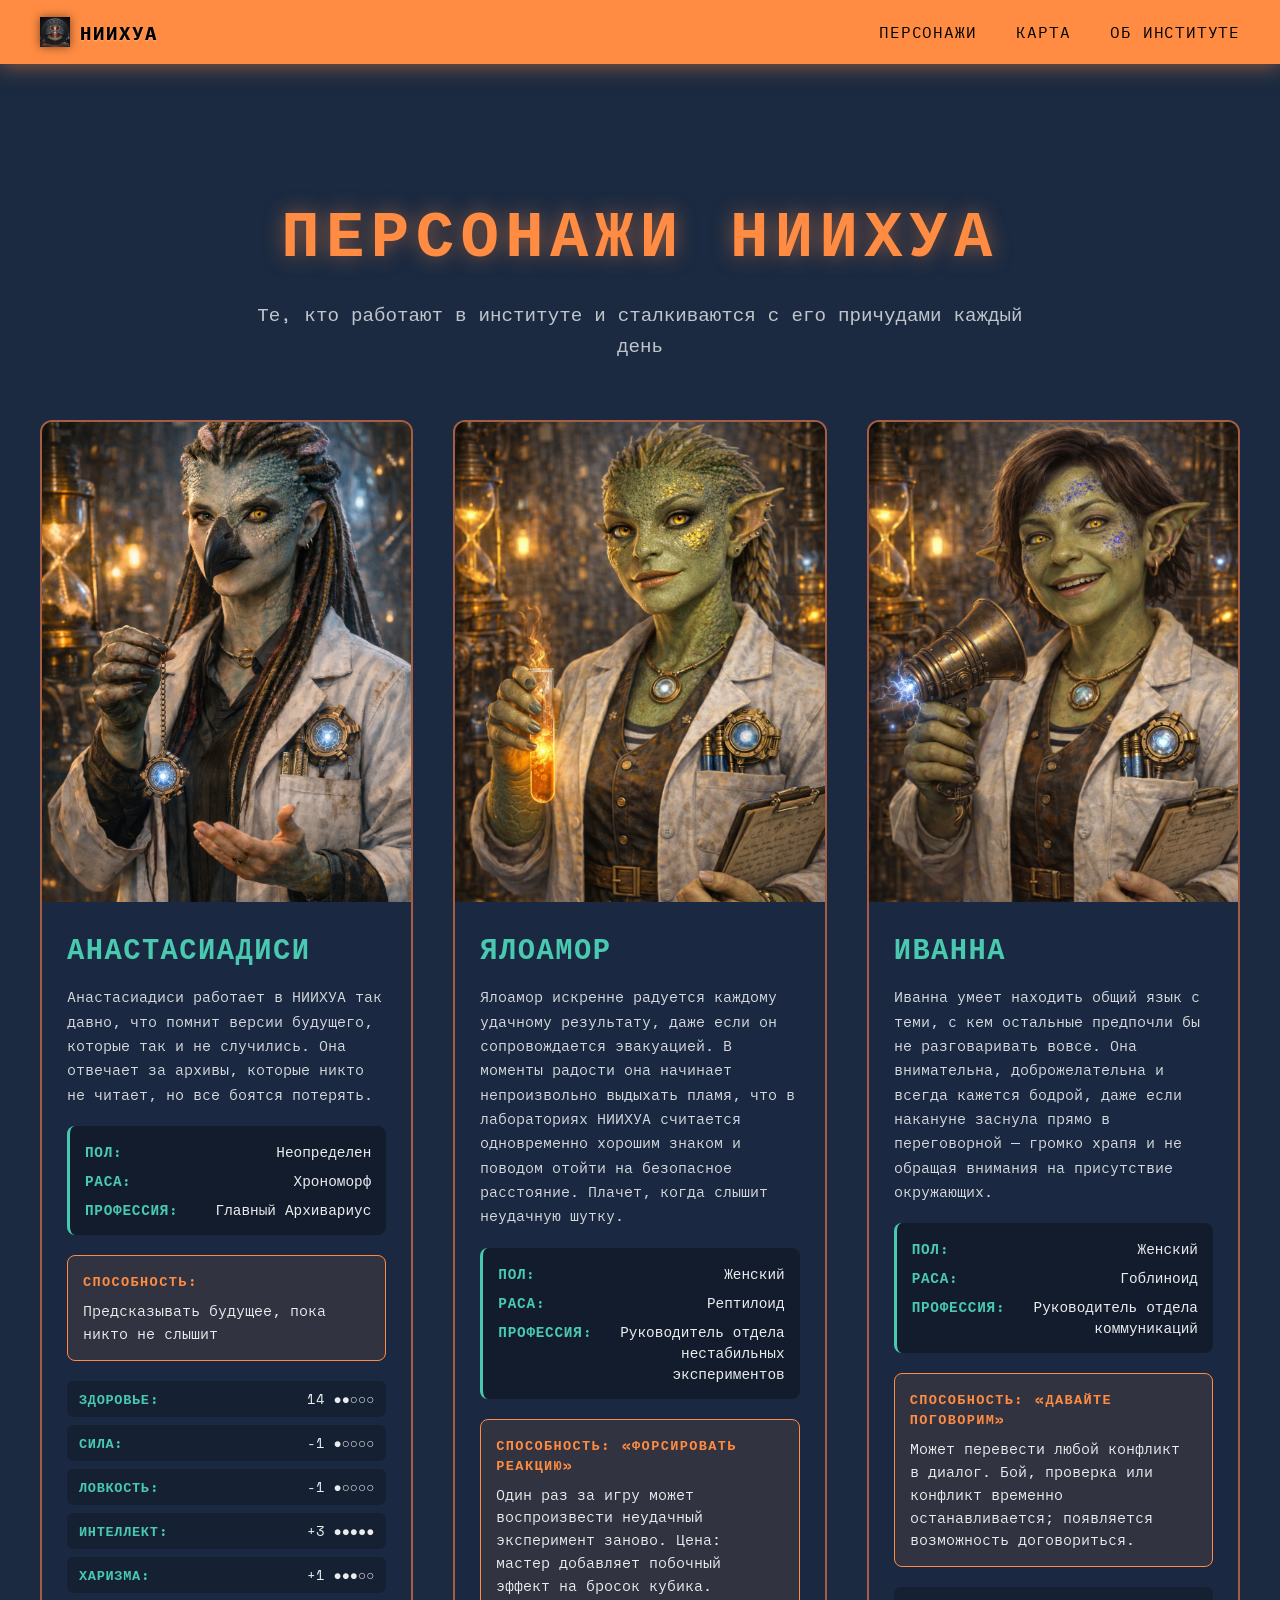
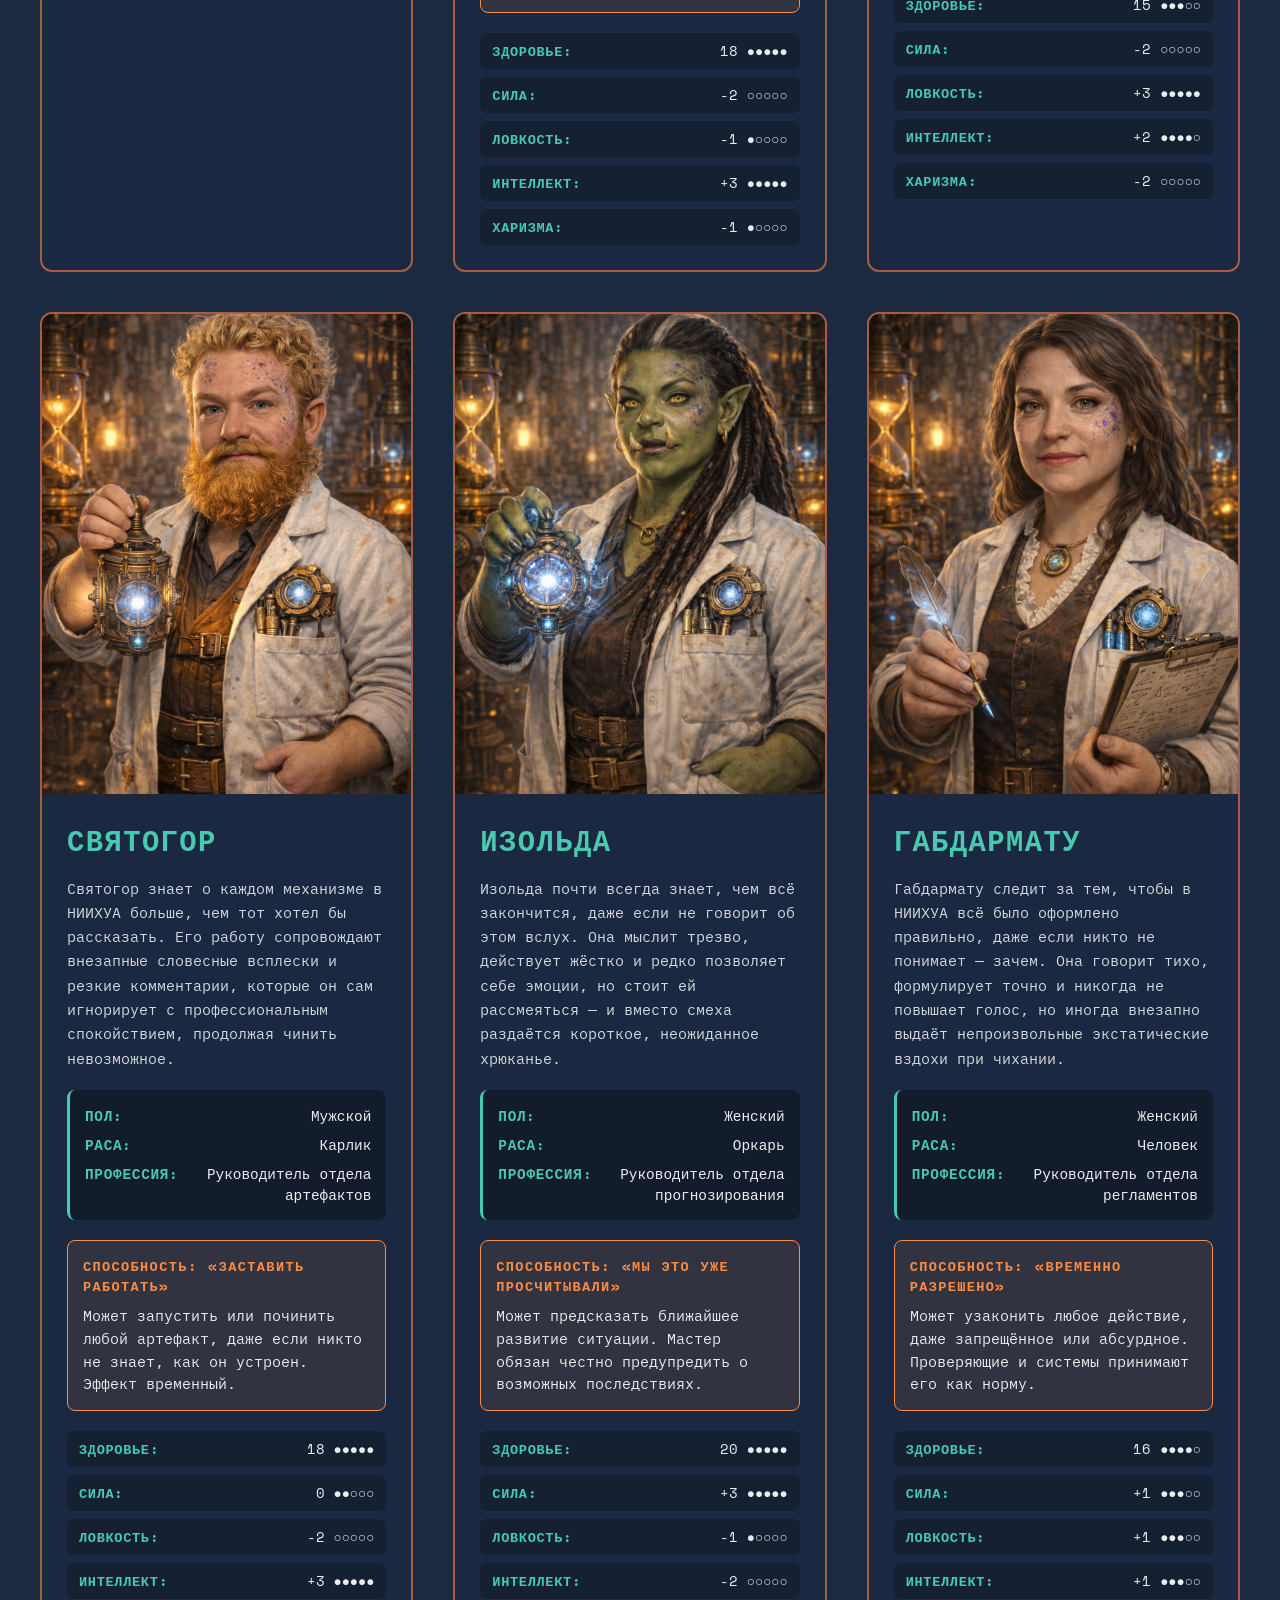
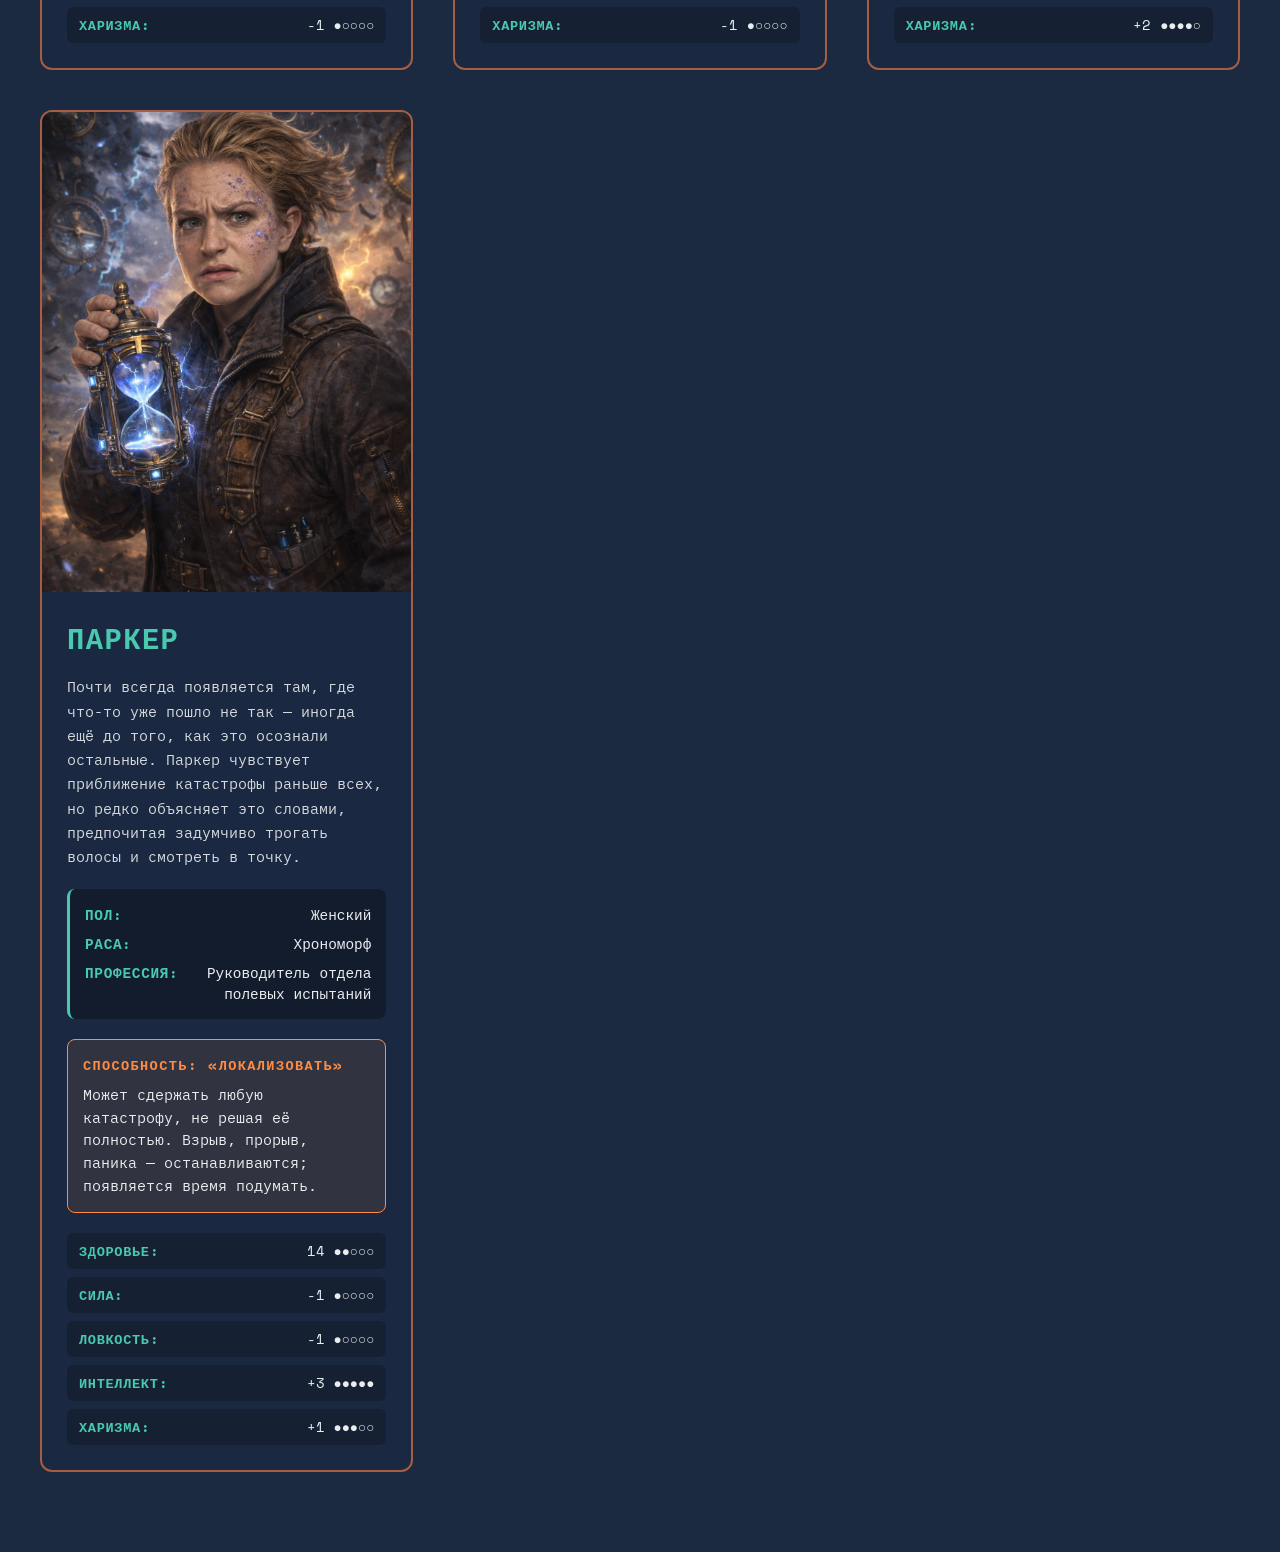
==== commit b663fcec: "Fill character cards, rename Olginia to Yaloamor, remove empty card, increase race images, update de" ====
--- a/characters.html
+++ b/characters.html
@@ -4,13 +4,23 @@
     <meta charset="UTF-8">
     <meta name="viewport" content="width=device-width, initial-scale=1.0">
     <title>Персонажи - НИИХУА</title>
-    <link rel="stylesheet" href="style.css">
-    <link rel="stylesheet" href="characters.css">
+    <link rel="stylesheet" href="style.css?v=6">
+    <link rel="stylesheet" href="characters.css?v=3">
     <link rel="preconnect" href="https://fonts.googleapis.com">
     <link rel="preconnect" href="https://fonts.gstatic.com" crossorigin>
     <link href="https://fonts.googleapis.com/css2?family=Space+Mono:wght@400;700&family=IBM+Plex+Mono:wght@400;700&display=swap" rel="stylesheet">
 </head>
 <body>
+    <!-- Christmas Twinkling Stars -->
+    <div class="christmas-stars">
+        <div class="star">✦</div>
+        <div class="star">✧</div>
+        <div class="star">✦</div>
+        <div class="star">✧</div>
+        <div class="star">✦</div>
+        <div class="star">✧</div>
+    </div>
+
     <!-- Main Menu -->
     <header class="main-menu">
         <div class="menu-container">
@@ -22,7 +32,7 @@
             </div>
             <nav class="menu-nav">
                 <a href="characters.html" class="menu-link">Персонажи</a>
-                <a href="#map" class="menu-link">Карта</a>
+                <a href="index.html#map" class="menu-link">Карта</a>
                 <a href="institute.html" class="menu-link">Об институте</a>
             </nav>
         </div>
@@ -75,272 +85,240 @@
                 </div>
             </div>
 
-            <!-- Карточки 2-8: Шаблоны -->
-            <div class="character-card character-template">
-                <div class="character-image-wrapper">
-                    <img src="characters/question.png" alt="???" class="character-image">
-                </div>
-                <div class="character-content">
-                    <h2 class="character-name placeholder">Имя персонажа</h2>
-                    <p class="character-description placeholder">Описание персонажа и его роли в институте...</p>
-                    
-                    <div class="character-info">
-                        <div class="info-row">
-                            <span class="info-label">Пол:</span>
-                            <span class="info-value placeholder">—</span>
-                        </div>
-                        <div class="info-row">
-                            <span class="info-label">Раса:</span>
-                            <span class="info-value placeholder">—</span>
-                        </div>
-                        <div class="info-row">
-                            <span class="info-label">Профессия:</span>
-                            <span class="info-value placeholder">—</span>
-                        </div>
-                    </div>
-
-                    <div class="character-ability">
-                        <div class="ability-title">Способность:</div>
-                        <div class="ability-text placeholder">Описание способности</div>
-                    </div>
-
-                    <div class="character-stats">
-                        <div class="stat"><span class="stat-label">Здоровье:</span> <span class="stat-value placeholder">—</span></div>
-                        <div class="stat"><span class="stat-label">Сила:</span> <span class="stat-value placeholder">—</span></div>
-                        <div class="stat"><span class="stat-label">Ловкость:</span> <span class="stat-value placeholder">—</span></div>
-                        <div class="stat"><span class="stat-label">Интеллект:</span> <span class="stat-value placeholder">—</span></div>
-                        <div class="stat"><span class="stat-label">Харизма:</span> <span class="stat-value placeholder">—</span></div>
-                    </div>
-                </div>
-            </div>
-
-            <div class="character-card character-template">
-                <div class="character-image-wrapper">
-                    <img src="characters/question.png" alt="???" class="character-image">
-                </div>
-                <div class="character-content">
-                    <h2 class="character-name placeholder">Имя персонажа</h2>
-                    <p class="character-description placeholder">Описание персонажа и его роли в институте...</p>
-                    
-                    <div class="character-info">
-                        <div class="info-row">
-                            <span class="info-label">Пол:</span>
-                            <span class="info-value placeholder">—</span>
-                        </div>
-                        <div class="info-row">
-                            <span class="info-label">Раса:</span>
-                            <span class="info-value placeholder">—</span>
-                        </div>
-                        <div class="info-row">
-                            <span class="info-label">Профессия:</span>
-                            <span class="info-value placeholder">—</span>
-                        </div>
-                    </div>
-
-                    <div class="character-ability">
-                        <div class="ability-title">Способность:</div>
-                        <div class="ability-text placeholder">Описание способности</div>
-                    </div>
-
-                    <div class="character-stats">
-                        <div class="stat"><span class="stat-label">Здоровье:</span> <span class="stat-value placeholder">—</span></div>
-                        <div class="stat"><span class="stat-label">Сила:</span> <span class="stat-value placeholder">—</span></div>
-                        <div class="stat"><span class="stat-label">Ловкость:</span> <span class="stat-value placeholder">—</span></div>
-                        <div class="stat"><span class="stat-label">Интеллект:</span> <span class="stat-value placeholder">—</span></div>
-                        <div class="stat"><span class="stat-label">Харизма:</span> <span class="stat-value placeholder">—</span></div>
-                    </div>
-                </div>
-            </div>
-
-            <div class="character-card character-template">
-                <div class="character-image-wrapper">
-                    <img src="characters/question.png" alt="???" class="character-image">
-                </div>
-                <div class="character-content">
-                    <h2 class="character-name placeholder">Имя персонажа</h2>
-                    <p class="character-description placeholder">Описание персонажа и его роли в институте...</p>
-                    
-                    <div class="character-info">
-                        <div class="info-row">
-                            <span class="info-label">Пол:</span>
-                            <span class="info-value placeholder">—</span>
-                        </div>
-                        <div class="info-row">
-                            <span class="info-label">Раса:</span>
-                            <span class="info-value placeholder">—</span>
-                        </div>
-                        <div class="info-row">
-                            <span class="info-label">Профессия:</span>
-                            <span class="info-value placeholder">—</span>
-                        </div>
-                    </div>
-
-                    <div class="character-ability">
-                        <div class="ability-title">Способность:</div>
-                        <div class="ability-text placeholder">Описание способности</div>
-                    </div>
-
-                    <div class="character-stats">
-                        <div class="stat"><span class="stat-label">Здоровье:</span> <span class="stat-value placeholder">—</span></div>
-                        <div class="stat"><span class="stat-label">Сила:</span> <span class="stat-value placeholder">—</span></div>
-                        <div class="stat"><span class="stat-label">Ловкость:</span> <span class="stat-value placeholder">—</span></div>
-                        <div class="stat"><span class="stat-label">Интеллект:</span> <span class="stat-value placeholder">—</span></div>
-                        <div class="stat"><span class="stat-label">Харизма:</span> <span class="stat-value placeholder">—</span></div>
-                    </div>
-                </div>
-            </div>
-
-            <div class="character-card character-template">
-                <div class="character-image-wrapper">
-                    <img src="characters/question.png" alt="???" class="character-image">
-                </div>
-                <div class="character-content">
-                    <h2 class="character-name placeholder">Имя персонажа</h2>
-                    <p class="character-description placeholder">Описание персонажа и его роли в институте...</p>
-                    
-                    <div class="character-info">
-                        <div class="info-row">
-                            <span class="info-label">Пол:</span>
-                            <span class="info-value placeholder">—</span>
-                        </div>
-                        <div class="info-row">
-                            <span class="info-label">Раса:</span>
-                            <span class="info-value placeholder">—</span>
-                        </div>
-                        <div class="info-row">
-                            <span class="info-label">Профессия:</span>
-                            <span class="info-value placeholder">—</span>
-                        </div>
-                    </div>
-
-                    <div class="character-ability">
-                        <div class="ability-title">Способность:</div>
-                        <div class="ability-text placeholder">Описание способности</div>
-                    </div>
-
-                    <div class="character-stats">
-                        <div class="stat"><span class="stat-label">Здоровье:</span> <span class="stat-value placeholder">—</span></div>
-                        <div class="stat"><span class="stat-label">Сила:</span> <span class="stat-value placeholder">—</span></div>
-                        <div class="stat"><span class="stat-label">Ловкость:</span> <span class="stat-value placeholder">—</span></div>
-                        <div class="stat"><span class="stat-label">Интеллект:</span> <span class="stat-value placeholder">—</span></div>
-                        <div class="stat"><span class="stat-label">Харизма:</span> <span class="stat-value placeholder">—</span></div>
-                    </div>
-                </div>
-            </div>
-
-            <div class="character-card character-template">
-                <div class="character-image-wrapper">
-                    <img src="characters/question.png" alt="???" class="character-image">
-                </div>
-                <div class="character-content">
-                    <h2 class="character-name placeholder">Имя персонажа</h2>
-                    <p class="character-description placeholder">Описание персонажа и его роли в институте...</p>
-                    
-                    <div class="character-info">
-                        <div class="info-row">
-                            <span class="info-label">Пол:</span>
-                            <span class="info-value placeholder">—</span>
-                        </div>
-                        <div class="info-row">
-                            <span class="info-label">Раса:</span>
-                            <span class="info-value placeholder">—</span>
-                        </div>
-                        <div class="info-row">
-                            <span class="info-label">Профессия:</span>
-                            <span class="info-value placeholder">—</span>
-                        </div>
-                    </div>
-
-                    <div class="character-ability">
-                        <div class="ability-title">Способность:</div>
-                        <div class="ability-text placeholder">Описание способности</div>
-                    </div>
-
-                    <div class="character-stats">
-                        <div class="stat"><span class="stat-label">Здоровье:</span> <span class="stat-value placeholder">—</span></div>
-                        <div class="stat"><span class="stat-label">Сила:</span> <span class="stat-value placeholder">—</span></div>
-                        <div class="stat"><span class="stat-label">Ловкость:</span> <span class="stat-value placeholder">—</span></div>
-                        <div class="stat"><span class="stat-label">Интеллект:</span> <span class="stat-value placeholder">—</span></div>
-                        <div class="stat"><span class="stat-label">Харизма:</span> <span class="stat-value placeholder">—</span></div>
-                    </div>
-                </div>
-            </div>
-
-            <div class="character-card character-template">
-                <div class="character-image-wrapper">
-                    <img src="characters/question.png" alt="???" class="character-image">
-                </div>
-                <div class="character-content">
-                    <h2 class="character-name placeholder">Имя персонажа</h2>
-                    <p class="character-description placeholder">Описание персонажа и его роли в институте...</p>
-                    
-                    <div class="character-info">
-                        <div class="info-row">
-                            <span class="info-label">Пол:</span>
-                            <span class="info-value placeholder">—</span>
-                        </div>
-                        <div class="info-row">
-                            <span class="info-label">Раса:</span>
-                            <span class="info-value placeholder">—</span>
-                        </div>
-                        <div class="info-row">
-                            <span class="info-label">Профессия:</span>
-                            <span class="info-value placeholder">—</span>
-                        </div>
-                    </div>
-
-                    <div class="character-ability">
-                        <div class="ability-title">Способность:</div>
-                        <div class="ability-text placeholder">Описание способности</div>
-                    </div>
-
-                    <div class="character-stats">
-                        <div class="stat"><span class="stat-label">Здоровье:</span> <span class="stat-value placeholder">—</span></div>
-                        <div class="stat"><span class="stat-label">Сила:</span> <span class="stat-value placeholder">—</span></div>
-                        <div class="stat"><span class="stat-label">Ловкость:</span> <span class="stat-value placeholder">—</span></div>
-                        <div class="stat"><span class="stat-label">Интеллект:</span> <span class="stat-value placeholder">—</span></div>
-                        <div class="stat"><span class="stat-label">Харизма:</span> <span class="stat-value placeholder">—</span></div>
-                    </div>
-                </div>
-            </div>
-
-            <div class="character-card character-template">
-                <div class="character-image-wrapper">
-                    <img src="characters/question.png" alt="???" class="character-image">
-                </div>
-                <div class="character-content">
-                    <h2 class="character-name placeholder">Имя персонажа</h2>
-                    <p class="character-description placeholder">Описание персонажа и его роли в институте...</p>
-                    
-                    <div class="character-info">
-                        <div class="info-row">
-                            <span class="info-label">Пол:</span>
-                            <span class="info-value placeholder">—</span>
-                        </div>
-                        <div class="info-row">
-                            <span class="info-label">Раса:</span>
-                            <span class="info-value placeholder">—</span>
-                        </div>
-                        <div class="info-row">
-                            <span class="info-label">Профессия:</span>
-                            <span class="info-value placeholder">—</span>
-                        </div>
-                    </div>
-
-                    <div class="character-ability">
-                        <div class="ability-title">Способность:</div>
-                        <div class="ability-text placeholder">Описание способности</div>
-                    </div>
-
-                    <div class="character-stats">
-                        <div class="stat"><span class="stat-label">Здоровье:</span> <span class="stat-value placeholder">—</span></div>
-                        <div class="stat"><span class="stat-label">Сила:</span> <span class="stat-value placeholder">—</span></div>
-                        <div class="stat"><span class="stat-label">Ловкость:</span> <span class="stat-value placeholder">—</span></div>
-                        <div class="stat"><span class="stat-label">Интеллект:</span> <span class="stat-value placeholder">—</span></div>
-                        <div class="stat"><span class="stat-label">Харизма:</span> <span class="stat-value placeholder">—</span></div>
-                    </div>
-                </div>
-            </div>
+            <!-- Карточка 2: Ялоамор -->
+            <div class="character-card">
+                <div class="character-image-wrapper">
+                    <img src="characters/olginia.png" alt="Ялоамор" class="character-image">
+                </div>
+                <div class="character-content">
+                    <h2 class="character-name">Ялоамор</h2>
+                    <p class="character-description">Ялоамор искренне радуется каждому удачному результату, даже если он сопровождается эвакуацией. В моменты радости она начинает непроизвольно выдыхать пламя, что в лабораториях НИИХУА считается одновременно хорошим знаком и поводом отойти на безопасное расстояние. Плачет, когда слышит неудачную шутку.</p>
+                    
+                    <div class="character-info">
+                        <div class="info-row">
+                            <span class="info-label">Пол:</span>
+                            <span class="info-value">Женский</span>
+                        </div>
+                        <div class="info-row">
+                            <span class="info-label">Раса:</span>
+                            <span class="info-value">Рептилоид</span>
+                        </div>
+                        <div class="info-row">
+                            <span class="info-label">Профессия:</span>
+                            <span class="info-value">Руководитель отдела нестабильных экспериментов</span>
+                        </div>
+                    </div>
+
+                    <div class="character-ability">
+                        <div class="ability-title">Способность: «Форсировать реакцию»</div>
+                        <div class="ability-text">Один раз за игру может воспроизвести неудачный эксперимент заново. Цена: мастер добавляет побочный эффект на бросок кубика.</div>
+                    </div>
+
+                    <div class="character-stats">
+                        <div class="stat"><span class="stat-label">Здоровье:</span> <span class="stat-value">18 ●●●●●</span></div>
+                        <div class="stat"><span class="stat-label">Сила:</span> <span class="stat-value">-2 ○○○○○</span></div>
+                        <div class="stat"><span class="stat-label">Ловкость:</span> <span class="stat-value">-1 ●○○○○</span></div>
+                        <div class="stat"><span class="stat-label">Интеллект:</span> <span class="stat-value">+3 ●●●●●</span></div>
+                        <div class="stat"><span class="stat-label">Харизма:</span> <span class="stat-value">-1 ●○○○○</span></div>
+                    </div>
+                </div>
+            </div>
+
+            <!-- Карточка 3: Иванна -->
+            <div class="character-card">
+                <div class="character-image-wrapper">
+                    <img src="characters/ivanna.png" alt="Иванна" class="character-image">
+                </div>
+                <div class="character-content">
+                    <h2 class="character-name">Иванна</h2>
+                    <p class="character-description">Иванна умеет находить общий язык с теми, с кем остальные предпочли бы не разговаривать вовсе. Она внимательна, доброжелательна и всегда кажется бодрой, даже если накануне заснула прямо в переговорной — громко храпя и не обращая внимания на присутствие окружающих.</p>
+                    
+                    <div class="character-info">
+                        <div class="info-row">
+                            <span class="info-label">Пол:</span>
+                            <span class="info-value">Женский</span>
+                        </div>
+                        <div class="info-row">
+                            <span class="info-label">Раса:</span>
+                            <span class="info-value">Гоблиноид</span>
+                        </div>
+                        <div class="info-row">
+                            <span class="info-label">Профессия:</span>
+                            <span class="info-value">Руководитель отдела коммуникаций</span>
+                        </div>
+                    </div>
+
+                    <div class="character-ability">
+                        <div class="ability-title">Способность: «Давайте поговорим»</div>
+                        <div class="ability-text">Может перевести любой конфликт в диалог. Бой, проверка или конфликт временно останавливается; появляется возможность договориться.</div>
+                    </div>
+
+                    <div class="character-stats">
+                        <div class="stat"><span class="stat-label">Здоровье:</span> <span class="stat-value">15 ●●●○○</span></div>
+                        <div class="stat"><span class="stat-label">Сила:</span> <span class="stat-value">-2 ○○○○○</span></div>
+                        <div class="stat"><span class="stat-label">Ловкость:</span> <span class="stat-value">+3 ●●●●●</span></div>
+                        <div class="stat"><span class="stat-label">Интеллект:</span> <span class="stat-value">+2 ●●●●○</span></div>
+                        <div class="stat"><span class="stat-label">Харизма:</span> <span class="stat-value">-2 ○○○○○</span></div>
+                    </div>
+                </div>
+            </div>
+
+            <!-- Карточка 4: Святогор -->
+            <div class="character-card">
+                <div class="character-image-wrapper">
+                    <img src="characters/svatogor.png" alt="Святогор" class="character-image">
+                </div>
+                <div class="character-content">
+                    <h2 class="character-name">Святогор</h2>
+                    <p class="character-description">Святогор знает о каждом механизме в НИИХУА больше, чем тот хотел бы рассказать. Его работу сопровождают внезапные словесные всплески и резкие комментарии, которые он сам игнорирует с профессиональным спокойствием, продолжая чинить невозможное.</p>
+                    
+                    <div class="character-info">
+                        <div class="info-row">
+                            <span class="info-label">Пол:</span>
+                            <span class="info-value">Мужской</span>
+                        </div>
+                        <div class="info-row">
+                            <span class="info-label">Раса:</span>
+                            <span class="info-value">Карлик</span>
+                        </div>
+                        <div class="info-row">
+                            <span class="info-label">Профессия:</span>
+                            <span class="info-value">Руководитель отдела артефактов</span>
+                        </div>
+                    </div>
+
+                    <div class="character-ability">
+                        <div class="ability-title">Способность: «Заставить работать»</div>
+                        <div class="ability-text">Может запустить или починить любой артефакт, даже если никто не знает, как он устроен. Эффект временный.</div>
+                    </div>
+
+                    <div class="character-stats">
+                        <div class="stat"><span class="stat-label">Здоровье:</span> <span class="stat-value">18 ●●●●●</span></div>
+                        <div class="stat"><span class="stat-label">Сила:</span> <span class="stat-value">0 ●●○○○</span></div>
+                        <div class="stat"><span class="stat-label">Ловкость:</span> <span class="stat-value">-2 ○○○○○</span></div>
+                        <div class="stat"><span class="stat-label">Интеллект:</span> <span class="stat-value">+3 ●●●●●</span></div>
+                        <div class="stat"><span class="stat-label">Харизма:</span> <span class="stat-value">-1 ●○○○○</span></div>
+                    </div>
+                </div>
+            </div>
+
+            <!-- Карточка 5: Изольда -->
+            <div class="character-card">
+                <div class="character-image-wrapper">
+                    <img src="characters/isolda.png" alt="Изольда" class="character-image">
+                </div>
+                <div class="character-content">
+                    <h2 class="character-name">Изольда</h2>
+                    <p class="character-description">Изольда почти всегда знает, чем всё закончится, даже если не говорит об этом вслух. Она мыслит трезво, действует жёстко и редко позволяет себе эмоции, но стоит ей рассмеяться — и вместо смеха раздаётся короткое, неожиданное хрюканье.</p>
+                    
+                    <div class="character-info">
+                        <div class="info-row">
+                            <span class="info-label">Пол:</span>
+                            <span class="info-value">Женский</span>
+                        </div>
+                        <div class="info-row">
+                            <span class="info-label">Раса:</span>
+                            <span class="info-value">Оркарь</span>
+                        </div>
+                        <div class="info-row">
+                            <span class="info-label">Профессия:</span>
+                            <span class="info-value">Руководитель отдела прогнозирования</span>
+                        </div>
+                    </div>
+
+                    <div class="character-ability">
+                        <div class="ability-title">Способность: «Мы это уже просчитывали»</div>
+                        <div class="ability-text">Может предсказать ближайшее развитие ситуации. Мастер обязан честно предупредить о возможных последствиях.</div>
+                    </div>
+
+                    <div class="character-stats">
+                        <div class="stat"><span class="stat-label">Здоровье:</span> <span class="stat-value">20 ●●●●●</span></div>
+                        <div class="stat"><span class="stat-label">Сила:</span> <span class="stat-value">+3 ●●●●●</span></div>
+                        <div class="stat"><span class="stat-label">Ловкость:</span> <span class="stat-value">-1 ●○○○○</span></div>
+                        <div class="stat"><span class="stat-label">Интеллект:</span> <span class="stat-value">-2 ○○○○○</span></div>
+                        <div class="stat"><span class="stat-label">Харизма:</span> <span class="stat-value">-1 ●○○○○</span></div>
+                    </div>
+                </div>
+            </div>
+
+            <!-- Карточка 6: Габдармату -->
+            <div class="character-card">
+                <div class="character-image-wrapper">
+                    <img src="characters/gabdarmatu.png" alt="Габдармату" class="character-image">
+                </div>
+                <div class="character-content">
+                    <h2 class="character-name">Габдармату</h2>
+                    <p class="character-description">Габдармату следит за тем, чтобы в НИИХУА всё было оформлено правильно, даже если никто не понимает — зачем. Она говорит тихо, формулирует точно и никогда не повышает голос, но иногда внезапно выдаёт непроизвольные экстатические вздохи при чихании.</p>
+                    
+                    <div class="character-info">
+                        <div class="info-row">
+                            <span class="info-label">Пол:</span>
+                            <span class="info-value">Женский</span>
+                        </div>
+                        <div class="info-row">
+                            <span class="info-label">Раса:</span>
+                            <span class="info-value">Человек</span>
+                        </div>
+                        <div class="info-row">
+                            <span class="info-label">Профессия:</span>
+                            <span class="info-value">Руководитель отдела регламентов</span>
+                        </div>
+                    </div>
+
+                    <div class="character-ability">
+                        <div class="ability-title">Способность: «Временно разрешено»</div>
+                        <div class="ability-text">Может узаконить любое действие, даже запрещённое или абсурдное. Проверяющие и системы принимают его как норму.</div>
+                    </div>
+
+                    <div class="character-stats">
+                        <div class="stat"><span class="stat-label">Здоровье:</span> <span class="stat-value">16 ●●●●○</span></div>
+                        <div class="stat"><span class="stat-label">Сила:</span> <span class="stat-value">+1 ●●●○○</span></div>
+                        <div class="stat"><span class="stat-label">Ловкость:</span> <span class="stat-value">+1 ●●●○○</span></div>
+                        <div class="stat"><span class="stat-label">Интеллект:</span> <span class="stat-value">+1 ●●●○○</span></div>
+                        <div class="stat"><span class="stat-label">Харизма:</span> <span class="stat-value">+2 ●●●●○</span></div>
+                    </div>
+                </div>
+            </div>
+
+            <!-- Карточка 7: Паркер -->
+            <div class="character-card">
+                <div class="character-image-wrapper">
+                    <img src="characters/parker.png" alt="Паркер" class="character-image">
+                </div>
+                <div class="character-content">
+                    <h2 class="character-name">Паркер</h2>
+                    <p class="character-description">Почти всегда появляется там, где что-то уже пошло не так — иногда ещё до того, как это осознали остальные. Паркер чувствует приближение катастрофы раньше всех, но редко объясняет это словами, предпочитая задумчиво трогать волосы и смотреть в точку.</p>
+                    
+                    <div class="character-info">
+                        <div class="info-row">
+                            <span class="info-label">Пол:</span>
+                            <span class="info-value">Женский</span>
+                        </div>
+                        <div class="info-row">
+                            <span class="info-label">Раса:</span>
+                            <span class="info-value">Хрономорф</span>
+                        </div>
+                        <div class="info-row">
+                            <span class="info-label">Профессия:</span>
+                            <span class="info-value">Руководитель отдела полевых испытаний</span>
+                        </div>
+                    </div>
+
+                    <div class="character-ability">
+                        <div class="ability-title">Способность: «Локализовать»</div>
+                        <div class="ability-text">Может сдержать любую катастрофу, не решая её полностью. Взрыв, прорыв, паника — останавливаются; появляется время подумать.</div>
+                    </div>
+
+                    <div class="character-stats">
+                        <div class="stat"><span class="stat-label">Здоровье:</span> <span class="stat-value">14 ●●○○○</span></div>
+                        <div class="stat"><span class="stat-label">Сила:</span> <span class="stat-value">-1 ●○○○○</span></div>
+                        <div class="stat"><span class="stat-label">Ловкость:</span> <span class="stat-value">-1 ●○○○○</span></div>
+                        <div class="stat"><span class="stat-label">Интеллект:</span> <span class="stat-value">+3 ●●●●●</span></div>
+                        <div class="stat"><span class="stat-label">Харизма:</span> <span class="stat-value">+1 ●●●○○</span></div>
+                    </div>
+                </div>
+            </div>
+
         </div>
     </section>
 </body>
--- a/style.css
+++ b/style.css
@@ -253,7 +253,7 @@
     border-bottom: 3px solid var(--neon-orange);
     transform: rotate(45deg);
     animation: bounce 2s infinite;
-    box-shadow: 0 0 10px rgba(255, 140, 66, 0.5);
+    box-shadow: 3px 3px 12px rgba(255, 140, 66, 0.8);
 }
 
 @keyframes bounce {
@@ -442,6 +442,145 @@
     50% { opacity: 1; box-shadow: 0 0 15px currentColor, 0 0 30px currentColor; }
 }
 
+/* Screen 3: Video */
+.screen-3 {
+    background-color: #000000;
+    position: relative;
+    display: flex;
+    align-items: center;
+    justify-content: center;
+}
+
+.video-container {
+    width: 100%;
+    max-width: 1200px;
+    padding: 40px;
+    text-align: center;
+}
+
+.video-title {
+    font-family: 'Space Mono', 'IBM Plex Mono', 'Courier New', monospace;
+    font-size: clamp(2rem, 5vw, 3rem);
+    font-weight: 700;
+    color: var(--neon-orange);
+    text-transform: uppercase;
+    letter-spacing: 0.1em;
+    margin-bottom: 40px;
+    text-shadow: 0 0 20px rgba(255, 140, 66, 0.7);
+}
+
+.video-wrapper {
+    position: relative;
+    width: 100%;
+    padding-bottom: 56.25%; /* 16:9 aspect ratio */
+    height: 0;
+    overflow: hidden;
+    border-radius: 15px;
+    box-shadow: 0 10px 50px rgba(255, 140, 66, 0.3);
+    border: 3px solid var(--neon-orange);
+}
+
+.video-wrapper iframe {
+    position: absolute;
+    top: 0;
+    left: 0;
+    width: 100%;
+    height: 100%;
+    border-radius: 12px;
+}
+
+/* Christmas Decor - Snowflakes for index page */
+.snowflakes {
+    position: fixed;
+    top: 0;
+    left: 0;
+    width: 100%;
+    height: 100%;
+    pointer-events: none;
+    z-index: 9999;
+    overflow: hidden;
+}
+
+.snowflake {
+    position: absolute;
+    top: -20px;
+    color: var(--cold-white);
+    font-size: 1rem;
+    opacity: 0.7;
+    animation: snowfall linear infinite;
+}
+
+.snowflake:nth-child(1) { left: 5%; animation-duration: 15s; animation-delay: 0s; font-size: 0.8rem; }
+.snowflake:nth-child(2) { left: 15%; animation-duration: 12s; animation-delay: 2s; font-size: 1.2rem; }
+.snowflake:nth-child(3) { left: 25%; animation-duration: 18s; animation-delay: 4s; font-size: 0.6rem; }
+.snowflake:nth-child(4) { left: 40%; animation-duration: 14s; animation-delay: 1s; font-size: 1rem; }
+.snowflake:nth-child(5) { left: 55%; animation-duration: 16s; animation-delay: 3s; font-size: 0.9rem; }
+.snowflake:nth-child(6) { left: 70%; animation-duration: 13s; animation-delay: 5s; font-size: 1.1rem; }
+.snowflake:nth-child(7) { left: 85%; animation-duration: 17s; animation-delay: 2s; font-size: 0.7rem; }
+.snowflake:nth-child(8) { left: 95%; animation-duration: 11s; animation-delay: 4s; font-size: 1rem; }
+
+@keyframes snowfall {
+    0% {
+        transform: translateY(-20px) rotate(0deg);
+        opacity: 0;
+    }
+    10% {
+        opacity: 0.7;
+    }
+    90% {
+        opacity: 0.7;
+    }
+    100% {
+        transform: translateY(100vh) rotate(360deg);
+        opacity: 0;
+    }
+}
+
+/* Screen 4: Map */
+.screen-4 {
+    background-color: var(--deep-midnight);
+    padding: 0;
+    min-height: 100vh;
+    display: flex;
+    align-items: center;
+    justify-content: center;
+}
+
+.map-container {
+    width: 100%;
+    height: 100vh;
+    display: flex;
+    align-items: center;
+    justify-content: center;
+    padding: 20px;
+    box-sizing: border-box;
+}
+
+.map-image {
+    max-width: 100%;
+    max-height: 100%;
+    width: auto;
+    height: auto;
+    object-fit: contain;
+    border-radius: 10px;
+    box-shadow: 0 0 50px rgba(72, 201, 176, 0.3);
+    border: 2px solid var(--aurora-teal);
+}
+
+@media (max-width: 768px) {
+    .video-container {
+        padding: 30px 20px;
+    }
+
+    .video-title {
+        margin-bottom: 30px;
+    }
+
+    .map-container {
+        padding: 10px;
+    }
+}
+
 /* Адаптивность для планшетов */
 @media (max-width: 1024px) {
     .menu-container {
--- a/characters.css
+++ b/characters.css
@@ -1,4 +1,43 @@
 /* Characters Page Styles */
+
+/* Christmas Decor - Twinkling Stars */
+.christmas-stars {
+    position: fixed;
+    top: 0;
+    left: 0;
+    width: 100%;
+    height: 100%;
+    pointer-events: none;
+    z-index: 9999;
+    overflow: hidden;
+}
+
+.star {
+    position: absolute;
+    color: var(--neon-orange);
+    font-size: 1.2rem;
+    opacity: 0;
+    animation: twinkle 3s ease-in-out infinite;
+}
+
+.star:nth-child(1) { top: 10%; left: 5%; animation-delay: 0s; }
+.star:nth-child(2) { top: 20%; right: 8%; animation-delay: 0.5s; font-size: 0.9rem; }
+.star:nth-child(3) { top: 35%; left: 3%; animation-delay: 1s; font-size: 1rem; }
+.star:nth-child(4) { top: 50%; right: 5%; animation-delay: 1.5s; font-size: 1.4rem; }
+.star:nth-child(5) { top: 65%; left: 7%; animation-delay: 2s; font-size: 0.8rem; }
+.star:nth-child(6) { top: 80%; right: 4%; animation-delay: 2.5s; font-size: 1.1rem; }
+
+@keyframes twinkle {
+    0%, 100% {
+        opacity: 0;
+        transform: scale(0.5);
+    }
+    50% {
+        opacity: 0.9;
+        transform: scale(1);
+        text-shadow: 0 0 20px var(--neon-orange);
+    }
+}
 
 .characters-section {
     min-height: 100vh;
